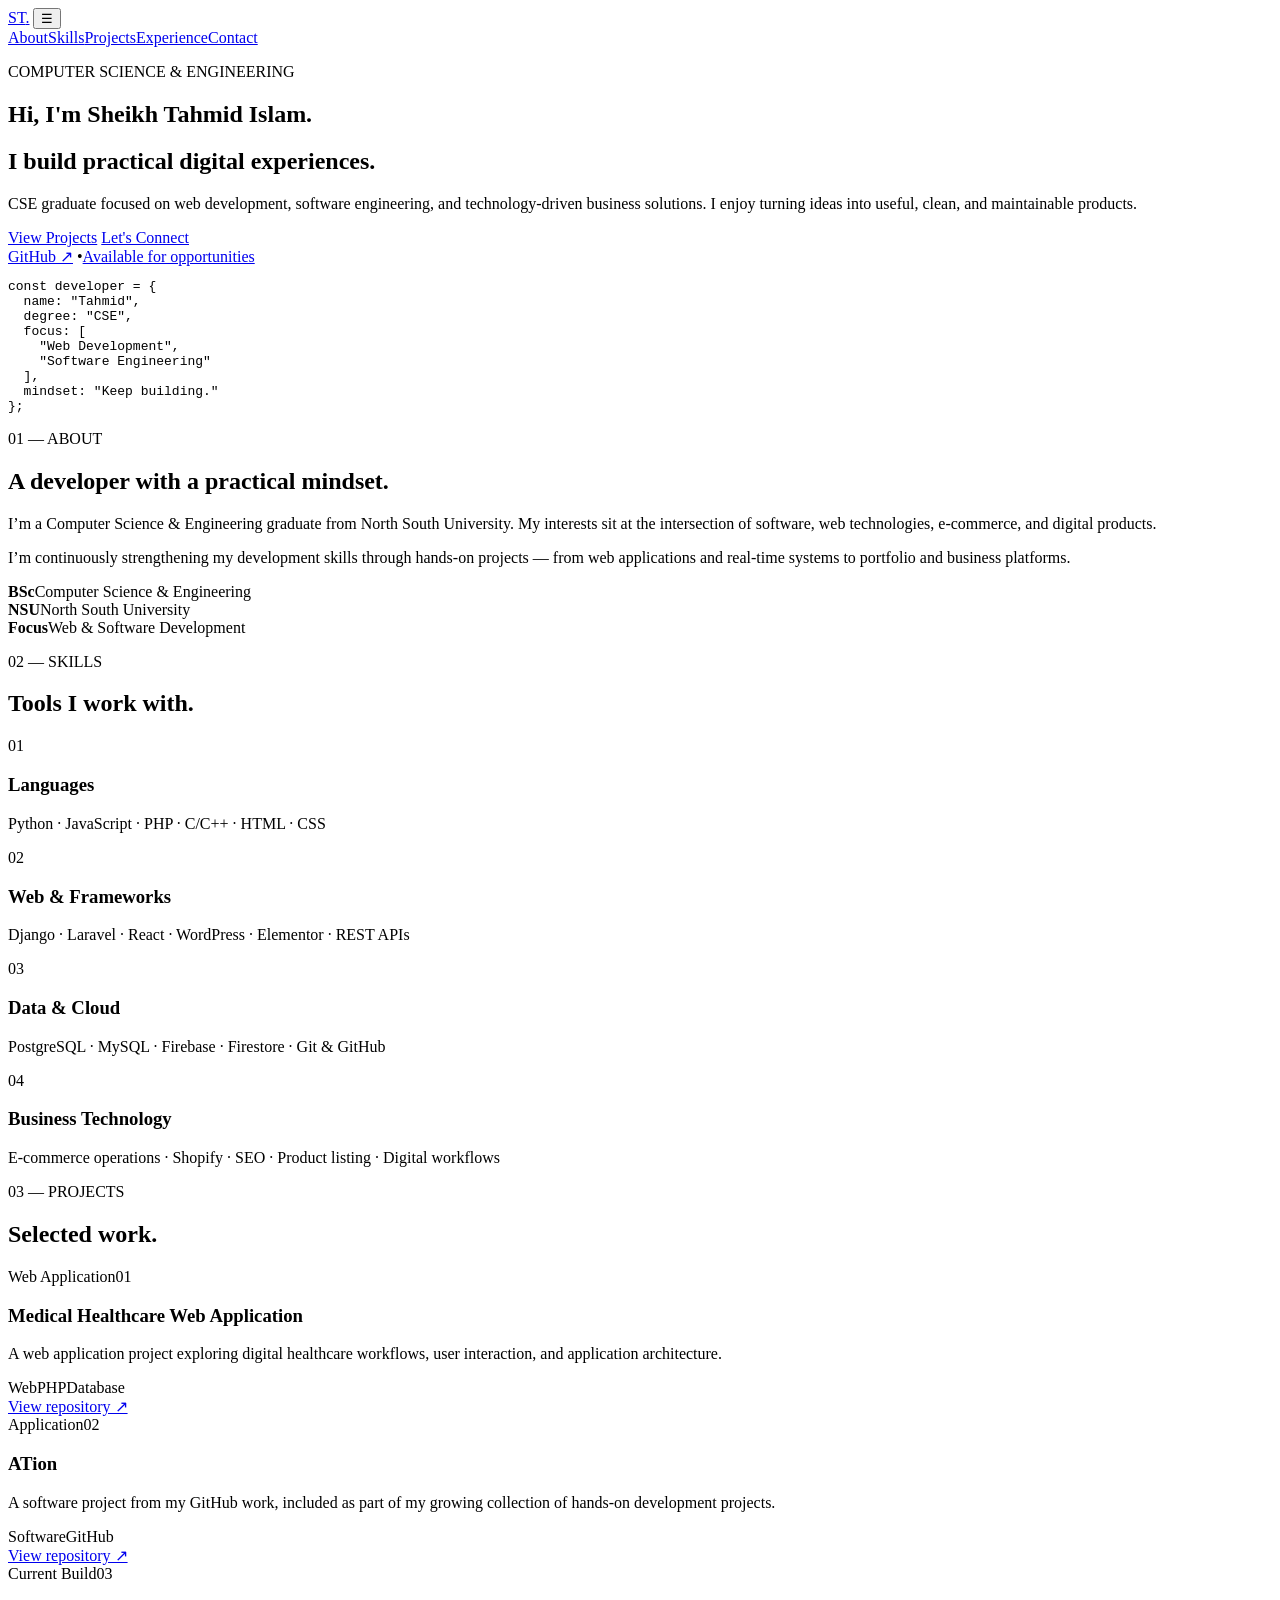
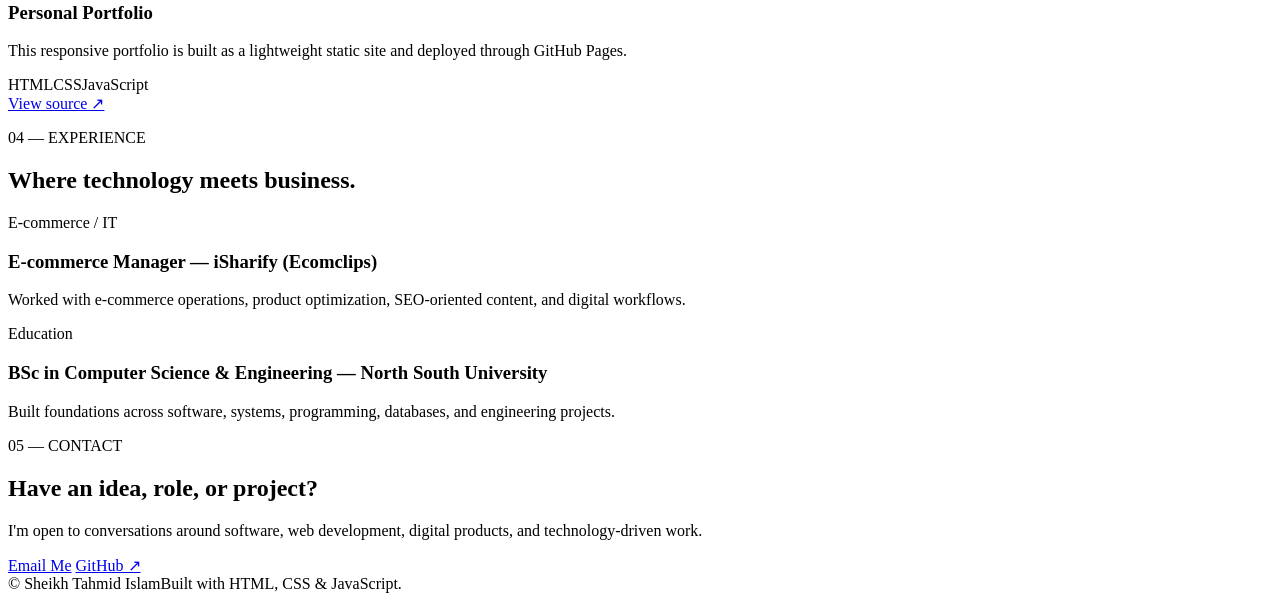
==== index.html @ 30f4b614 "Build portfolio: add index.html" ====
<!doctype html>
<html lang="en">
<head>
  <meta charset="UTF-8">
  <meta name="viewport" content="width=device-width, initial-scale=1.0">
  <meta name="description" content="Portfolio of Sheikh Tahmid Islam — Computer Science & Engineering graduate, web development and software engineering projects.">
  <title>Sheikh Tahmid Islam | Portfolio</title>
  <link rel="stylesheet" href="styles.css">
</head>
<body>
  <header class="nav-wrap">
    <nav class="nav container">
      <a class="brand" href="#home">ST<span>.</span></a>
      <button class="menu-btn" aria-label="Open navigation">☰</button>
      <div class="nav-links">
        <a href="#about">About</a><a href="#skills">Skills</a><a href="#projects">Projects</a><a href="#experience">Experience</a><a href="#contact">Contact</a>
      </div>
    </nav>
  </header>

  <main>
    <section id="home" class="hero container">
      <div class="hero-copy">
        <p class="eyebrow">COMPUTER SCIENCE & ENGINEERING</p>
        <h1>Hi, I'm <span>Sheikh Tahmid Islam.</span></h1>
        <h2>I build practical digital experiences.</h2>
        <p class="lead">CSE graduate focused on web development, software engineering, and technology-driven business solutions. I enjoy turning ideas into useful, clean, and maintainable products.</p>
        <div class="actions">
          <a class="btn primary" href="#projects">View Projects</a>
          <a class="btn secondary" href="#contact">Let's Connect</a>
        </div>
        <div class="quick-links">
          <a href="https://github.com/SheikhTahmid" target="_blank" rel="noreferrer">GitHub ↗</a>
          <span>•</span><a href="#contact">Available for opportunities</a>
        </div>
      </div>
      <div class="hero-card">
        <div class="orb"></div>
        <div class="code-card">
          <div class="dots"><i></i><i></i><i></i></div>
          <pre><code><span class="purple">const</span> developer = {
  name: <span class="green">"Tahmid"</span>,
  degree: <span class="green">"CSE"</span>,
  focus: [
    <span class="green">"Web Development"</span>,
    <span class="green">"Software Engineering"</span>
  ],
  mindset: <span class="green">"Keep building."</span>
};</code></pre>
        </div>
      </div>
    </section>

    <section id="about" class="section container">
      <div class="section-heading"><p class="eyebrow">01 — ABOUT</p><h2>A developer with a practical mindset.</h2></div>
      <div class="about-grid">
        <div><p>I’m a Computer Science & Engineering graduate from North South University. My interests sit at the intersection of software, web technologies, e-commerce, and digital products.</p><p>I’m continuously strengthening my development skills through hands-on projects — from web applications and real-time systems to portfolio and business platforms.</p></div>
        <div class="facts"><div><strong>BSc</strong><span>Computer Science & Engineering</span></div><div><strong>NSU</strong><span>North South University</span></div><div><strong>Focus</strong><span>Web & Software Development</span></div></div>
      </div>
    </section>

    <section id="skills" class="section section-alt">
      <div class="container">
        <div class="section-heading"><p class="eyebrow">02 — SKILLS</p><h2>Tools I work with.</h2></div>
        <div class="skills-grid">
          <article><span class="skill-icon">01</span><h3>Languages</h3><p>Python · JavaScript · PHP · C/C++ · HTML · CSS</p></article>
          <article><span class="skill-icon">02</span><h3>Web & Frameworks</h3><p>Django · Laravel · React · WordPress · Elementor · REST APIs</p></article>
          <article><span class="skill-icon">03</span><h3>Data & Cloud</h3><p>PostgreSQL · MySQL · Firebase · Firestore · Git & GitHub</p></article>
          <article><span class="skill-icon">04</span><h3>Business Technology</h3><p>E-commerce operations · Shopify · SEO · Product listing · Digital workflows</p></article>
        </div>
      </div>
    </section>

    <section id="projects" class="section container">
      <div class="section-heading"><p class="eyebrow">03 — PROJECTS</p><h2>Selected work.</h2></div>
      <div class="projects-grid">
        <article class="project featured">
          <div class="project-top"><span class="tag">Web Application</span><span>01</span></div>
          <h3>Medical Healthcare Web Application</h3>
          <p>A web application project exploring digital healthcare workflows, user interaction, and application architecture.</p>
          <div class="tech"><span>Web</span><span>PHP</span><span>Database</span></div>
          <a href="https://github.com/SheikhTahmid/Medical_Healthcare_Web_Application" target="_blank" rel="noreferrer">View repository ↗</a>
        </article>
        <article class="project">
          <div class="project-top"><span class="tag">Application</span><span>02</span></div>
          <h3>ATion</h3>
          <p>A software project from my GitHub work, included as part of my growing collection of hands-on development projects.</p>
          <div class="tech"><span>Software</span><span>GitHub</span></div>
          <a href="https://github.com/SheikhTahmid/ation" target="_blank" rel="noreferrer">View repository ↗</a>
        </article>
        <article class="project">
          <div class="project-top"><span class="tag">Current Build</span><span>03</span></div>
          <h3>Personal Portfolio</h3>
          <p>This responsive portfolio is built as a lightweight static site and deployed through GitHub Pages.</p>
          <div class="tech"><span>HTML</span><span>CSS</span><span>JavaScript</span></div>
          <a href="https://github.com/SheikhTahmid/SheikhTahmid.github.io" target="_blank" rel="noreferrer">View source ↗</a>
        </article>
      </div>
    </section>

    <section id="experience" class="section section-alt">
      <div class="container">
        <div class="section-heading"><p class="eyebrow">04 — EXPERIENCE</p><h2>Where technology meets business.</h2></div>
        <div class="timeline">
          <div class="timeline-item"><span class="timeline-dot"></span><div><p class="muted">E-commerce / IT</p><h3>E-commerce Manager — iSharify (Ecomclips)</h3><p>Worked with e-commerce operations, product optimization, SEO-oriented content, and digital workflows.</p></div></div>
          <div class="timeline-item"><span class="timeline-dot"></span><div><p class="muted">Education</p><h3>BSc in Computer Science & Engineering — North South University</h3><p>Built foundations across software, systems, programming, databases, and engineering projects.</p></div></div>
        </div>
      </div>
    </section>

    <section id="contact" class="section container contact">
      <div class="contact-card">
        <p class="eyebrow">05 — CONTACT</p>
        <h2>Have an idea, role, or project?</h2>
        <p>I'm open to conversations around software, web development, digital products, and technology-driven work.</p>
        <div class="contact-actions">
          <a class="btn primary" href="mailto:sheikh.islam4@northsouth.edu">Email Me</a>
          <a class="btn secondary" href="https://github.com/SheikhTahmid" target="_blank" rel="noreferrer">GitHub ↗</a>
        </div>
      </div>
    </section>
  </main>

  <footer><div class="container footer-inner"><span>© <span id="year"></span> Sheikh Tahmid Islam</span><span>Built with HTML, CSS & JavaScript.</span></div></footer>
  <script src="script.js"></script>
</body>
</html>
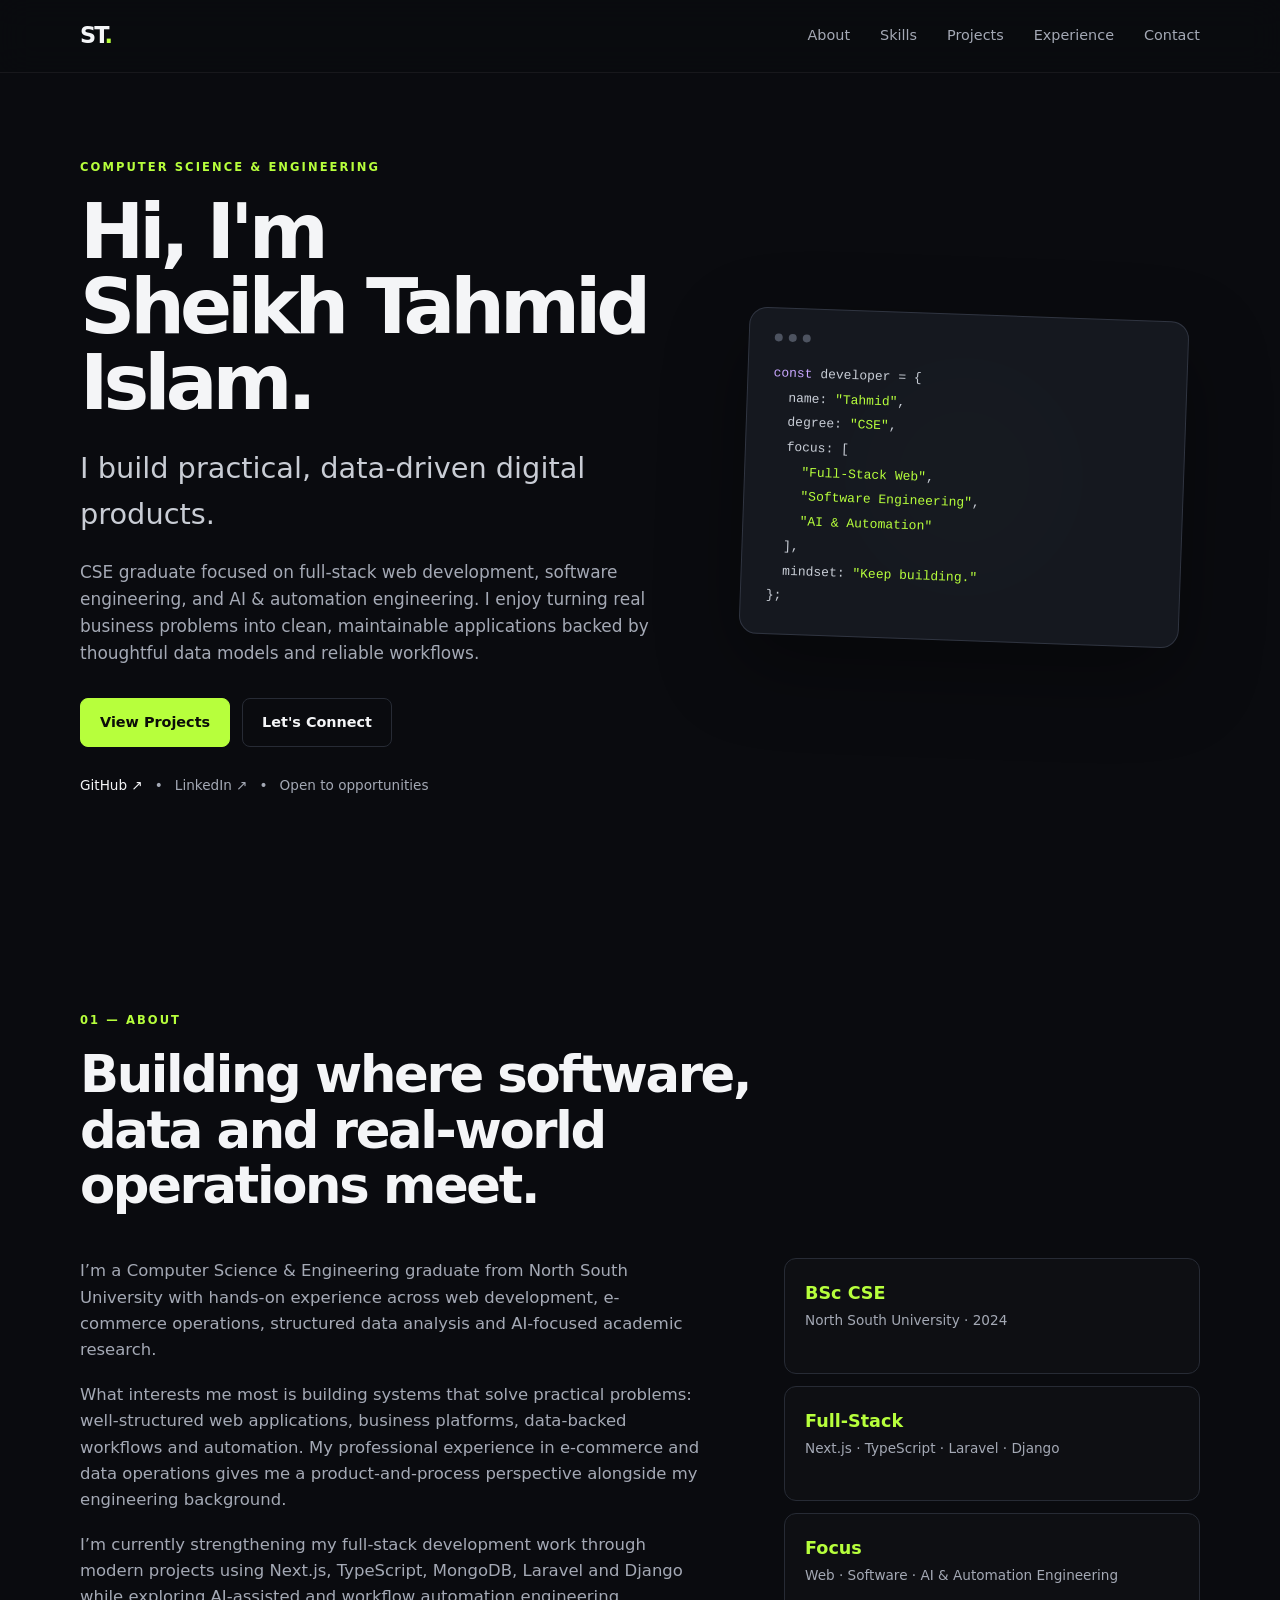
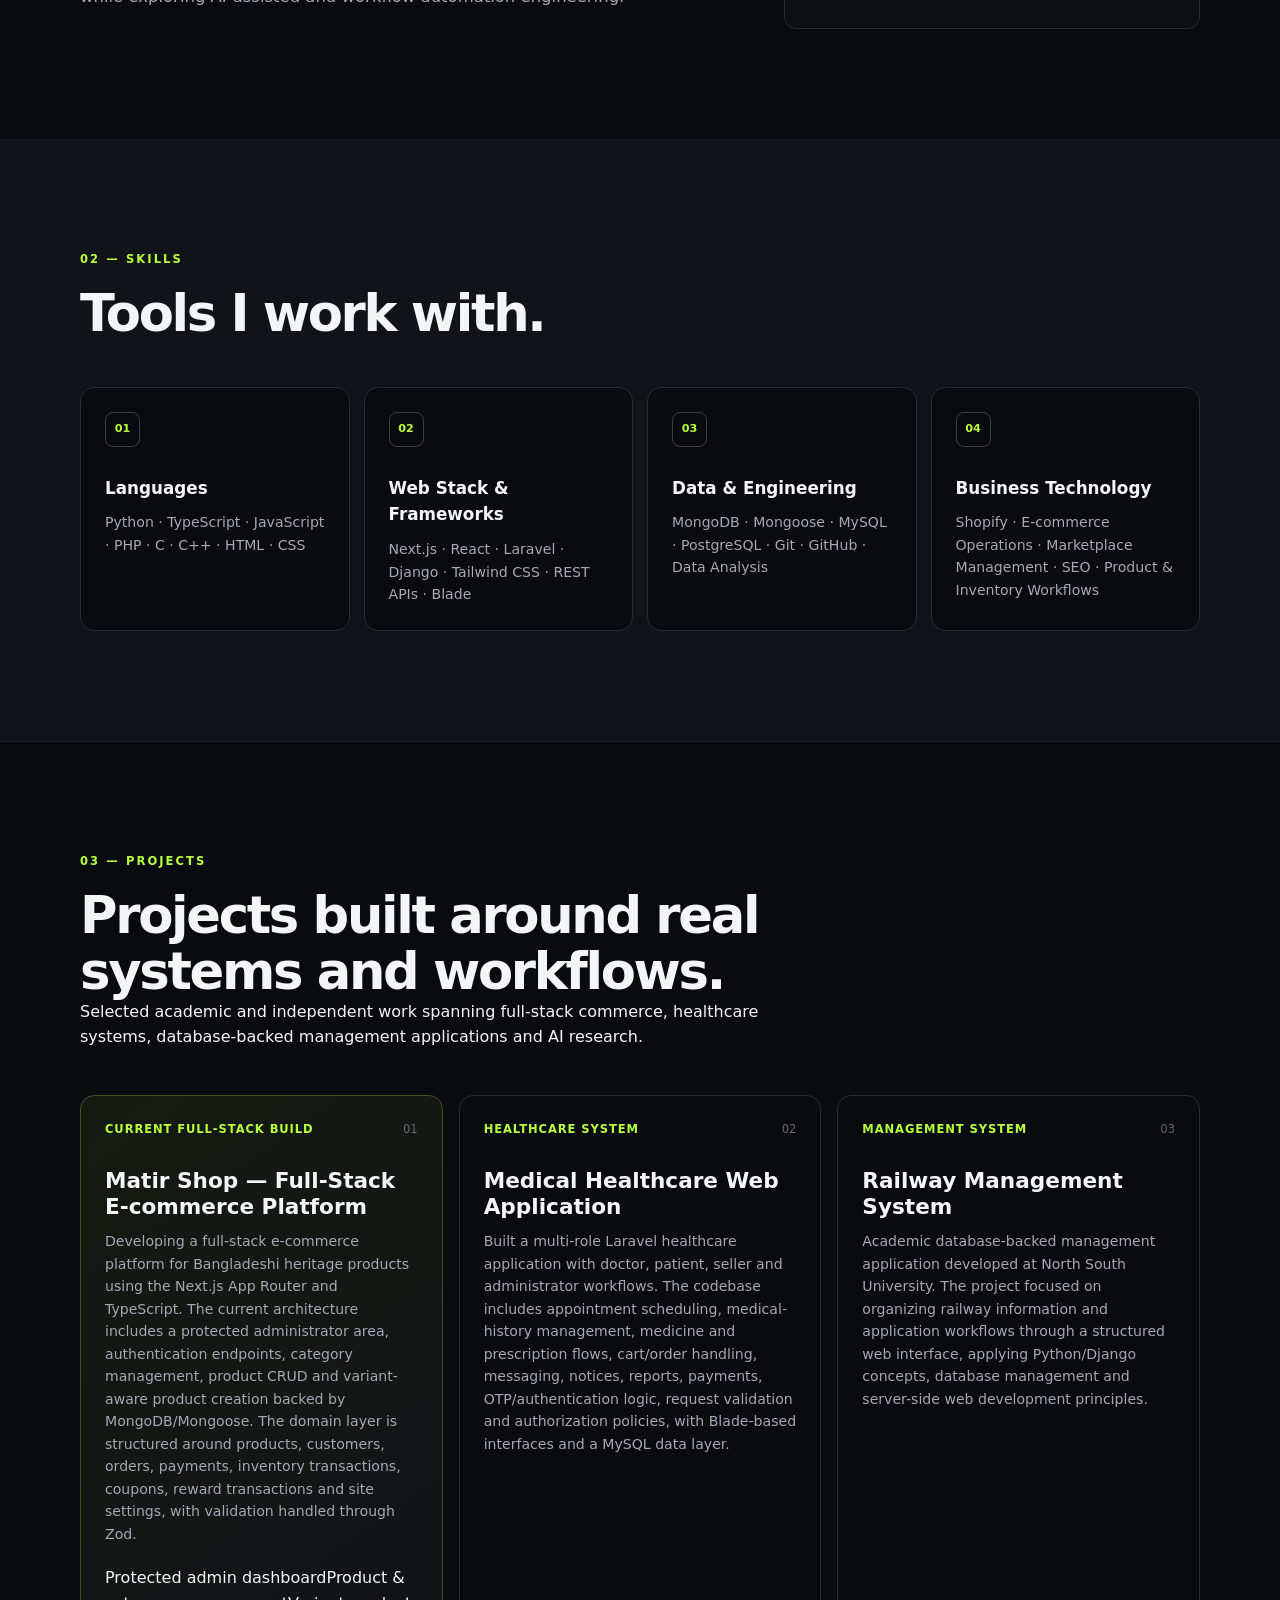
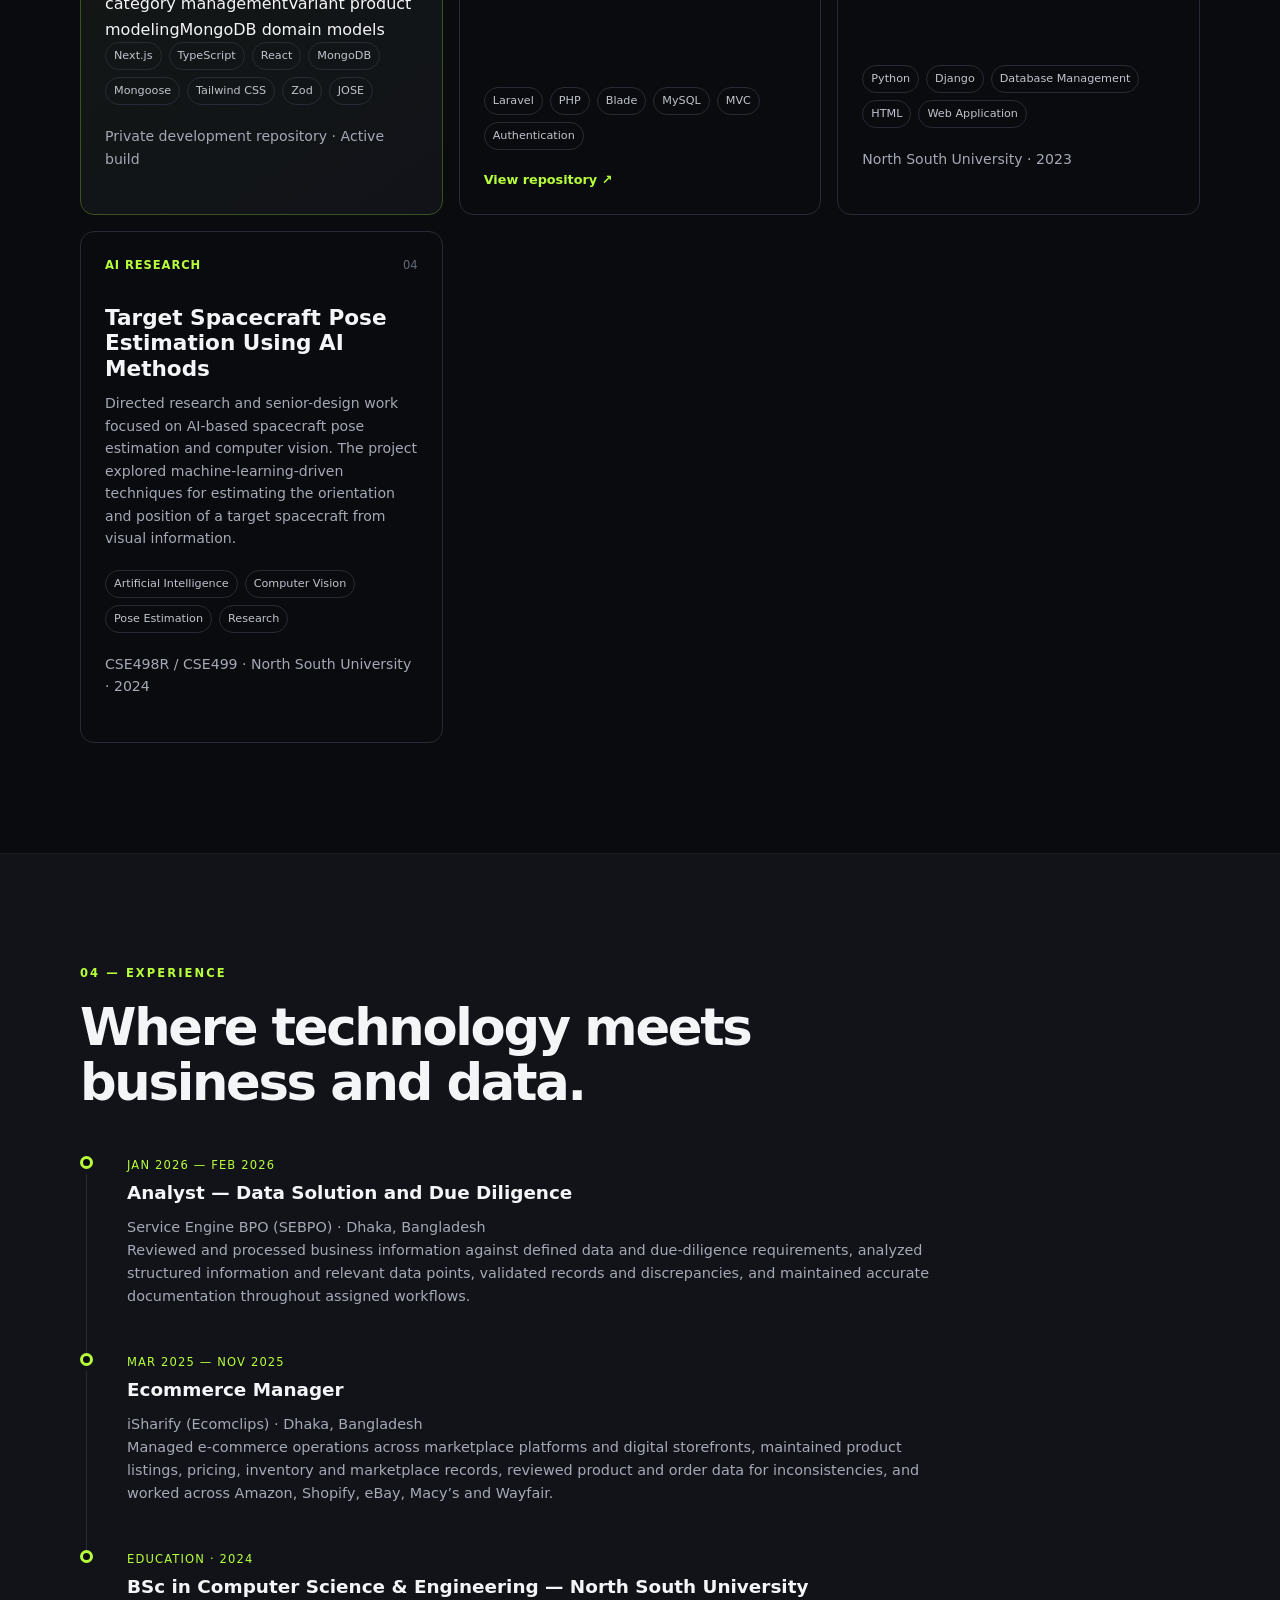
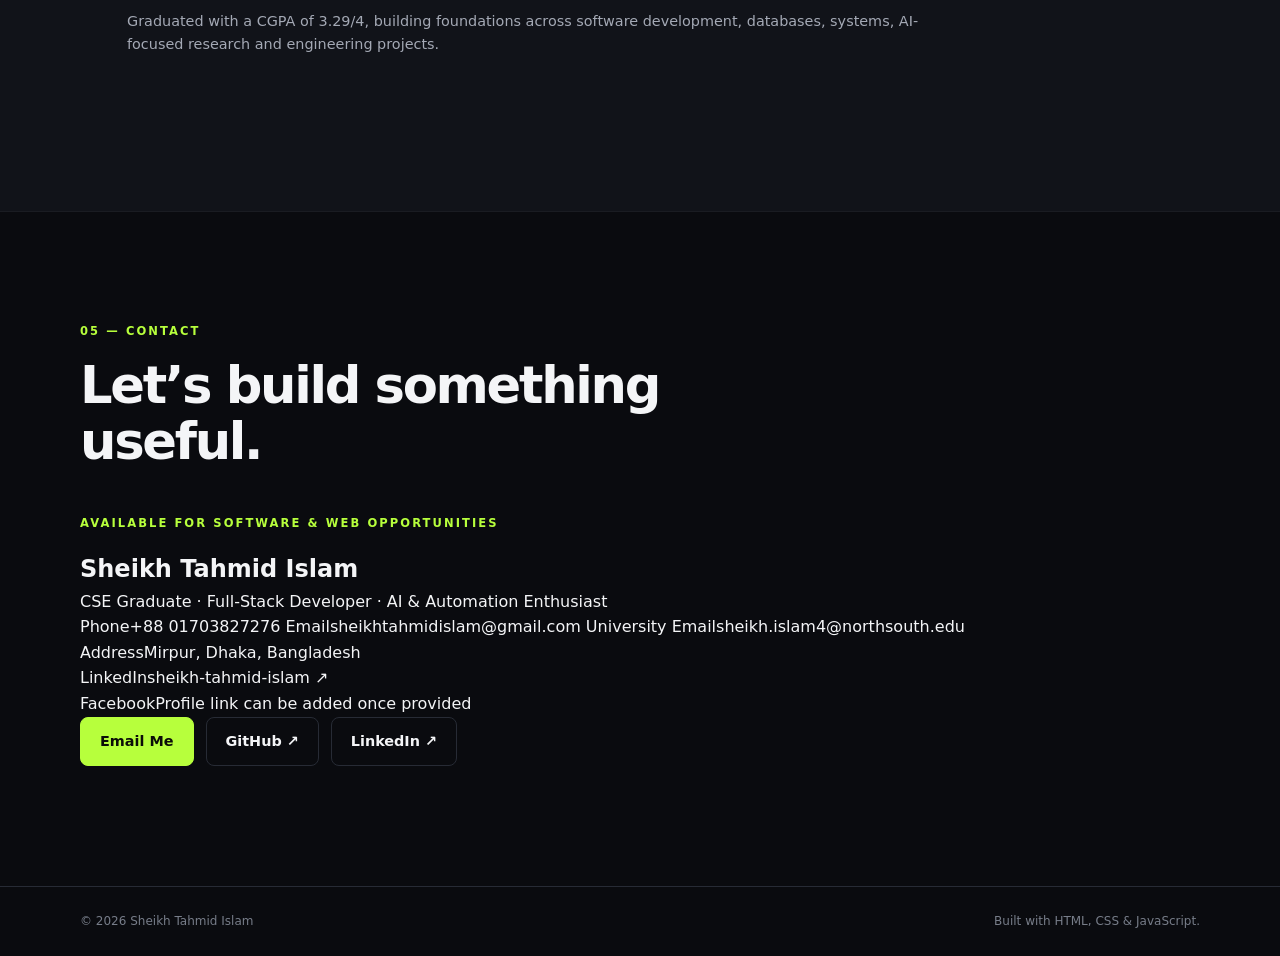
==== commit 12490661: "Update portfolio content, projects, experience and contact" ====
--- a/index.html
+++ b/index.html
@@ -3,15 +3,16 @@
 <head>
   <meta charset="UTF-8">
   <meta name="viewport" content="width=device-width, initial-scale=1.0">
-  <meta name="description" content="Portfolio of Sheikh Tahmid Islam — Computer Science & Engineering graduate, web development and software engineering projects.">
-  <title>Sheikh Tahmid Islam | Portfolio</title>
+  <meta name="description" content="Portfolio of Sheikh Tahmid Islam — CSE graduate and full-stack developer focused on web development, software engineering, AI and automation.">
+  <meta name="theme-color" content="#0a0b0f">
+  <title>Sheikh Tahmid Islam | Full-Stack Developer</title>
   <link rel="stylesheet" href="styles.css">
 </head>
 <body>
   <header class="nav-wrap">
     <nav class="nav container">
       <a class="brand" href="#home">ST<span>.</span></a>
-      <button class="menu-btn" aria-label="Open navigation">☰</button>
+      <button class="menu-btn" aria-label="Open navigation" aria-expanded="false">☰</button>
       <div class="nav-links">
         <a href="#about">About</a><a href="#skills">Skills</a><a href="#projects">Projects</a><a href="#experience">Experience</a><a href="#contact">Contact</a>
       </div>
@@ -23,15 +24,17 @@
       <div class="hero-copy">
         <p class="eyebrow">COMPUTER SCIENCE & ENGINEERING</p>
         <h1>Hi, I'm <span>Sheikh Tahmid Islam.</span></h1>
-        <h2>I build practical digital experiences.</h2>
-        <p class="lead">CSE graduate focused on web development, software engineering, and technology-driven business solutions. I enjoy turning ideas into useful, clean, and maintainable products.</p>
+        <h2>I build practical, data-driven digital products.</h2>
+        <p class="lead">CSE graduate focused on full-stack web development, software engineering, and AI & automation engineering. I enjoy turning real business problems into clean, maintainable applications backed by thoughtful data models and reliable workflows.</p>
         <div class="actions">
           <a class="btn primary" href="#projects">View Projects</a>
           <a class="btn secondary" href="#contact">Let's Connect</a>
         </div>
         <div class="quick-links">
           <a href="https://github.com/SheikhTahmid" target="_blank" rel="noreferrer">GitHub ↗</a>
-          <span>•</span><a href="#contact">Available for opportunities</a>
+          <span>•</span>
+          <a href="https://www.linkedin.com/in/sheikh-tahmid-islam-10b756310" target="_blank" rel="noreferrer">LinkedIn ↗</a>
+          <span>•</span><a href="#contact">Open to opportunities</a>
         </div>
       </div>
       <div class="hero-card">
@@ -42,8 +45,9 @@
   name: <span class="green">"Tahmid"</span>,
   degree: <span class="green">"CSE"</span>,
   focus: [
-    <span class="green">"Web Development"</span>,
-    <span class="green">"Software Engineering"</span>
+    <span class="green">"Full-Stack Web"</span>,
+    <span class="green">"Software Engineering"</span>,
+    <span class="green">"AI & Automation"</span>
   ],
   mindset: <span class="green">"Keep building."</span>
 };</code></pre>
@@ -52,10 +56,18 @@
     </section>
 
     <section id="about" class="section container">
-      <div class="section-heading"><p class="eyebrow">01 — ABOUT</p><h2>A developer with a practical mindset.</h2></div>
+      <div class="section-heading"><p class="eyebrow">01 — ABOUT</p><h2>Building where software, data and real-world operations meet.</h2></div>
       <div class="about-grid">
-        <div><p>I’m a Computer Science & Engineering graduate from North South University. My interests sit at the intersection of software, web technologies, e-commerce, and digital products.</p><p>I’m continuously strengthening my development skills through hands-on projects — from web applications and real-time systems to portfolio and business platforms.</p></div>
-        <div class="facts"><div><strong>BSc</strong><span>Computer Science & Engineering</span></div><div><strong>NSU</strong><span>North South University</span></div><div><strong>Focus</strong><span>Web & Software Development</span></div></div>
+        <div>
+          <p>I’m a Computer Science & Engineering graduate from North South University with hands-on experience across web development, e-commerce operations, structured data analysis and AI-focused academic research.</p>
+          <p>What interests me most is building systems that solve practical problems: well-structured web applications, business platforms, data-backed workflows and automation. My professional experience in e-commerce and data operations gives me a product-and-process perspective alongside my engineering background.</p>
+          <p>I’m currently strengthening my full-stack development work through modern projects using Next.js, TypeScript, MongoDB, Laravel and Django while exploring AI-assisted and workflow automation engineering.</p>
+        </div>
+        <div class="facts">
+          <div><strong>BSc CSE</strong><span>North South University · 2024</span></div>
+          <div><strong>Full-Stack</strong><span>Next.js · TypeScript · Laravel · Django</span></div>
+          <div><strong>Focus</strong><span>Web · Software · AI & Automation Engineering</span></div>
+        </div>
       </div>
     </section>
 
@@ -63,59 +75,114 @@
       <div class="container">
         <div class="section-heading"><p class="eyebrow">02 — SKILLS</p><h2>Tools I work with.</h2></div>
         <div class="skills-grid">
-          <article><span class="skill-icon">01</span><h3>Languages</h3><p>Python · JavaScript · PHP · C/C++ · HTML · CSS</p></article>
-          <article><span class="skill-icon">02</span><h3>Web & Frameworks</h3><p>Django · Laravel · React · WordPress · Elementor · REST APIs</p></article>
-          <article><span class="skill-icon">03</span><h3>Data & Cloud</h3><p>PostgreSQL · MySQL · Firebase · Firestore · Git & GitHub</p></article>
-          <article><span class="skill-icon">04</span><h3>Business Technology</h3><p>E-commerce operations · Shopify · SEO · Product listing · Digital workflows</p></article>
+          <article><span class="skill-icon">01</span><h3>Languages</h3><p>Python · TypeScript · JavaScript · PHP · C · C++ · HTML · CSS</p></article>
+          <article><span class="skill-icon">02</span><h3>Web Stack & Frameworks</h3><p>Next.js · React · Laravel · Django · Tailwind CSS · REST APIs · Blade</p></article>
+          <article><span class="skill-icon">03</span><h3>Data & Engineering</h3><p>MongoDB · Mongoose · MySQL · PostgreSQL · Git · GitHub · Data Analysis</p></article>
+          <article><span class="skill-icon">04</span><h3>Business Technology</h3><p>Shopify · E-commerce Operations · Marketplace Management · SEO · Product & Inventory Workflows</p></article>
         </div>
       </div>
     </section>
 
     <section id="projects" class="section container">
-      <div class="section-heading"><p class="eyebrow">03 — PROJECTS</p><h2>Selected work.</h2></div>
+      <div class="section-heading"><p class="eyebrow">03 — PROJECTS</p><h2>Projects built around real systems and workflows.</h2><p class="section-intro">Selected academic and independent work spanning full-stack commerce, healthcare systems, database-backed management applications and AI research.</p></div>
+
       <div class="projects-grid">
-        <article class="project featured">
-          <div class="project-top"><span class="tag">Web Application</span><span>01</span></div>
+        <article class="project featured project-wide">
+          <div class="project-top"><span class="tag">Current Full-Stack Build</span><span>01</span></div>
+          <h3>Matir Shop — Full-Stack E-commerce Platform</h3>
+          <p>Developing a full-stack e-commerce platform for Bangladeshi heritage products using the Next.js App Router and TypeScript. The current architecture includes a protected administrator area, authentication endpoints, category management, product CRUD and variant-aware product creation backed by MongoDB/Mongoose. The domain layer is structured around products, customers, orders, payments, inventory transactions, coupons, reward transactions and site settings, with validation handled through Zod.</p>
+          <div class="project-highlights">
+            <span>Protected admin dashboard</span><span>Product & category management</span><span>Variant product modeling</span><span>MongoDB domain models</span>
+          </div>
+          <div class="tech"><span>Next.js</span><span>TypeScript</span><span>React</span><span>MongoDB</span><span>Mongoose</span><span>Tailwind CSS</span><span>Zod</span><span>JOSE</span></div>
+          <p class="project-note">Private development repository · Active build</p>
+        </article>
+
+        <article class="project">
+          <div class="project-top"><span class="tag">Healthcare System</span><span>02</span></div>
           <h3>Medical Healthcare Web Application</h3>
-          <p>A web application project exploring digital healthcare workflows, user interaction, and application architecture.</p>
-          <div class="tech"><span>Web</span><span>PHP</span><span>Database</span></div>
+          <p>Built a multi-role Laravel healthcare application with doctor, patient, seller and administrator workflows. The codebase includes appointment scheduling, medical-history management, medicine and prescription flows, cart/order handling, messaging, notices, reports, payments, OTP/authentication logic, request validation and authorization policies, with Blade-based interfaces and a MySQL data layer.</p>
+          <div class="tech"><span>Laravel</span><span>PHP</span><span>Blade</span><span>MySQL</span><span>MVC</span><span>Authentication</span></div>
           <a href="https://github.com/SheikhTahmid/Medical_Healthcare_Web_Application" target="_blank" rel="noreferrer">View repository ↗</a>
         </article>
+
         <article class="project">
-          <div class="project-top"><span class="tag">Application</span><span>02</span></div>
-          <h3>ATion</h3>
-          <p>A software project from my GitHub work, included as part of my growing collection of hands-on development projects.</p>
-          <div class="tech"><span>Software</span><span>GitHub</span></div>
-          <a href="https://github.com/SheikhTahmid/ation" target="_blank" rel="noreferrer">View repository ↗</a>
+          <div class="project-top"><span class="tag">Management System</span><span>03</span></div>
+          <h3>Railway Management System</h3>
+          <p>Academic database-backed management application developed at North South University. The project focused on organizing railway information and application workflows through a structured web interface, applying Python/Django concepts, database management and server-side web development principles.</p>
+          <div class="tech"><span>Python</span><span>Django</span><span>Database Management</span><span>HTML</span><span>Web Application</span></div>
+          <p class="project-note">North South University · 2023</p>
         </article>
+
         <article class="project">
-          <div class="project-top"><span class="tag">Current Build</span><span>03</span></div>
-          <h3>Personal Portfolio</h3>
-          <p>This responsive portfolio is built as a lightweight static site and deployed through GitHub Pages.</p>
-          <div class="tech"><span>HTML</span><span>CSS</span><span>JavaScript</span></div>
-          <a href="https://github.com/SheikhTahmid/SheikhTahmid.github.io" target="_blank" rel="noreferrer">View source ↗</a>
+          <div class="project-top"><span class="tag">AI Research</span><span>04</span></div>
+          <h3>Target Spacecraft Pose Estimation Using AI Methods</h3>
+          <p>Directed research and senior-design work focused on AI-based spacecraft pose estimation and computer vision. The project explored machine-learning-driven techniques for estimating the orientation and position of a target spacecraft from visual information.</p>
+          <div class="tech"><span>Artificial Intelligence</span><span>Computer Vision</span><span>Pose Estimation</span><span>Research</span></div>
+          <p class="project-note">CSE498R / CSE499 · North South University · 2024</p>
         </article>
       </div>
     </section>
 
     <section id="experience" class="section section-alt">
       <div class="container">
-        <div class="section-heading"><p class="eyebrow">04 — EXPERIENCE</p><h2>Where technology meets business.</h2></div>
+        <div class="section-heading"><p class="eyebrow">04 — EXPERIENCE</p><h2>Where technology meets business and data.</h2></div>
         <div class="timeline">
-          <div class="timeline-item"><span class="timeline-dot"></span><div><p class="muted">E-commerce / IT</p><h3>E-commerce Manager — iSharify (Ecomclips)</h3><p>Worked with e-commerce operations, product optimization, SEO-oriented content, and digital workflows.</p></div></div>
-          <div class="timeline-item"><span class="timeline-dot"></span><div><p class="muted">Education</p><h3>BSc in Computer Science & Engineering — North South University</h3><p>Built foundations across software, systems, programming, databases, and engineering projects.</p></div></div>
+          <div class="timeline-item">
+            <span class="timeline-dot"></span>
+            <div class="timeline-content">
+              <div class="experience-head">
+                <div class="company-mark logo-sebpo" aria-label="Service Engine BPO logo"></div>
+                <div><p class="muted">JAN 2026 — FEB 2026</p><h3>Analyst — Data Solution and Due Diligence</h3><p class="company">Service Engine BPO (SEBPO) · Dhaka, Bangladesh</p></div>
+              </div>
+              <p>Reviewed and processed business information against defined data and due-diligence requirements, analyzed structured information and relevant data points, validated records and discrepancies, and maintained accurate documentation throughout assigned workflows.</p>
+            </div>
+          </div>
+
+          <div class="timeline-item">
+            <span class="timeline-dot"></span>
+            <div class="timeline-content">
+              <div class="experience-head">
+                <div class="company-mark logo-isharify" aria-label="iSharify logo"></div>
+                <div><p class="muted">MAR 2025 — NOV 2025</p><h3>Ecommerce Manager</h3><p class="company">iSharify (Ecomclips) · Dhaka, Bangladesh</p></div>
+              </div>
+              <p>Managed e-commerce operations across marketplace platforms and digital storefronts, maintained product listings, pricing, inventory and marketplace records, reviewed product and order data for inconsistencies, and worked across Amazon, Shopify, eBay, Macy’s and Wayfair.</p>
+            </div>
+          </div>
+
+          <div class="timeline-item">
+            <span class="timeline-dot"></span>
+            <div class="timeline-content">
+              <p class="muted">EDUCATION · 2024</p>
+              <h3>BSc in Computer Science & Engineering — North South University</h3>
+              <p>Graduated with a CGPA of 3.29/4, building foundations across software development, databases, systems, AI-focused research and engineering projects.</p>
+            </div>
+          </div>
         </div>
       </div>
     </section>
 
     <section id="contact" class="section container contact">
-      <div class="contact-card">
-        <p class="eyebrow">05 — CONTACT</p>
-        <h2>Have an idea, role, or project?</h2>
-        <p>I'm open to conversations around software, web development, digital products, and technology-driven work.</p>
-        <div class="contact-actions">
-          <a class="btn primary" href="mailto:sheikh.islam4@northsouth.edu">Email Me</a>
-          <a class="btn secondary" href="https://github.com/SheikhTahmid" target="_blank" rel="noreferrer">GitHub ↗</a>
+      <div class="section-heading"><p class="eyebrow">05 — CONTACT</p><h2>Let’s build something useful.</h2></div>
+      <div class="contact-profile">
+        <div class="contact-photo" role="img" aria-label="Sheikh Tahmid Islam graduation portrait"></div>
+        <div class="contact-details">
+          <p class="eyebrow">AVAILABLE FOR SOFTWARE & WEB OPPORTUNITIES</p>
+          <h2>Sheikh Tahmid Islam</h2>
+          <p class="contact-role">CSE Graduate · Full-Stack Developer · AI & Automation Enthusiast</p>
+          <div class="contact-lines">
+            <a href="tel:+8801703827276"><span>Phone</span>+88 01703827276</a>
+            <a href="mailto:sheikhtahmidislam@gmail.com"><span>Email</span>sheikhtahmidislam@gmail.com</a>
+            <a href="mailto:sheikh.islam4@northsouth.edu"><span>University Email</span>sheikh.islam4@northsouth.edu</a>
+            <p><span>Address</span>Mirpur, Dhaka, Bangladesh</p>
+            <a href="https://www.linkedin.com/in/sheikh-tahmid-islam-10b756310" target="_blank" rel="noreferrer"><span>LinkedIn</span>sheikh-tahmid-islam ↗</a>
+            <p class="pending-link"><span>Facebook</span>Profile link can be added once provided</p>
+          </div>
+          <div class="contact-actions">
+            <a class="btn primary" href="mailto:sheikhtahmidislam@gmail.com">Email Me</a>
+            <a class="btn secondary" href="https://github.com/SheikhTahmid" target="_blank" rel="noreferrer">GitHub ↗</a>
+            <a class="btn secondary" href="https://www.linkedin.com/in/sheikh-tahmid-islam-10b756310" target="_blank" rel="noreferrer">LinkedIn ↗</a>
+          </div>
         </div>
       </div>
     </section>
--- a/styles.css
+++ b/styles.css
@@ -0,0 +1,2 @@
+:root{--bg:#0a0b0f;--surface:#111319;--surface2:#171a22;--text:#f4f5f7;--muted:#a4a9b5;--line:#272b35;--accent:#b7ff3c;--accent2:#8ddf13;--max:1120px}
+*{box-sizing:border-box;margin:0;padding:0}html{scroll-behavior:smooth}body{font-family:Inter,ui-sans-serif,system-ui,-apple-system,BlinkMacSystemFont,"Segoe UI",sans-serif;background:var(--bg);color:var(--text);line-height:1.6}a{color:inherit;text-decoration:none}.container{width:min(var(--max),calc(100% - 40px));margin:auto}.nav-wrap{position:sticky;top:0;z-index:20;background:rgba(10,11,15,.82);backdrop-filter:blur(16px);border-bottom:1px solid rgba(255,255,255,.06)}.nav{height:72px;display:flex;align-items:center;justify-content:space-between}.brand{font-size:1.4rem;font-weight:900;letter-spacing:-.08em}.brand span{color:var(--accent)}.nav-links{display:flex;gap:30px;color:var(--muted);font-size:.9rem}.nav-links a:hover,.quick-links a:hover{color:var(--accent)}.menu-btn{display:none;background:none;border:0;color:var(--text);font-size:1.4rem}.hero{min-height:calc(100vh - 72px);display:grid;grid-template-columns:1.1fr .9fr;align-items:center;gap:70px;padding-top:50px;padding-bottom:70px}.eyebrow{color:var(--accent);font-size:.72rem;font-weight:800;letter-spacing:.18em;margin-bottom:18px}.hero h1{font-size:clamp(3rem,6vw,5.7rem);line-height:.98;letter-spacing:-.065em;max-width:800px}.hero h1 span{display:block}.hero h2{font-size:clamp(1.25rem,2.3vw,1.8rem);color:#c9cdd5;font-weight:500;margin-top:25px}.lead{color:var(--muted);font-size:1.06rem;max-width:680px;margin:22px 0 30px}.actions,.contact-actions{display:flex;gap:12px;flex-wrap:wrap}.btn{display:inline-flex;align-items:center;justify-content:center;padding:12px 19px;border-radius:8px;font-weight:750;font-size:.9rem;border:1px solid var(--line);transition:.2s}.btn.primary{background:var(--accent);color:#0b0d08;border-color:var(--accent)}.btn.primary:hover{background:#d0ff76;transform:translateY(-2px)}.btn.secondary:hover{border-color:#555b68;transform:translateY(-2px)}.quick-links{display:flex;gap:12px;margin-top:28px;color:var(--muted);font-size:.85rem}.quick-links a:first-child{color:var(--text)}.hero-card{position:relative;min-height:430px;display:grid;place-items:center}.orb{position:absolute;width:300px;height:300px;border-radius:50%;background:radial-gradient(circle,var(--accent),transparent 65%);filter:blur(35px);opacity:.13}.code-card{position:relative;width:min(100%,440px);padding:25px;background:rgba(23,26,34,.9);border:1px solid #303541;border-radius:18px;box-shadow:0 30px 80px rgba(0,0,0,.35);transform:rotate(2deg)}.dots{display:flex;gap:6px;margin-bottom:20px}.dots i{width:8px;height:8px;border-radius:50%;background:#4d5360}.code-card pre{white-space:pre-wrap;color:#c8cdd6;font:13px/1.9 ui-monospace,SFMono-Regular,Menlo,monospace}.purple{color:#c9a7ff}.green{color:var(--accent)}.section{padding:110px 0}.section-alt{background:var(--surface);border-top:1px solid rgba(255,255,255,.04);border-bottom:1px solid rgba(255,255,255,.04)}.section-heading{max-width:700px;margin-bottom:45px}.section-heading h2{font-size:clamp(2rem,4vw,3.2rem);letter-spacing:-.045em;line-height:1.08}.about-grid{display:grid;grid-template-columns:1.2fr .8fr;gap:80px}.about-grid p{color:var(--muted);font-size:1.03rem;margin-bottom:18px}.facts{display:grid;gap:12px}.facts div{padding:20px;border:1px solid var(--line);border-radius:12px;background:rgba(255,255,255,.015)}.facts strong{display:block;color:var(--accent);font-size:1.1rem}.facts span{color:var(--muted);font-size:.85rem}.skills-grid{display:grid;grid-template-columns:repeat(4,1fr);gap:14px}.skills-grid article,.project{background:var(--bg);border:1px solid var(--line);border-radius:14px;padding:24px}.skill-icon{display:inline-flex;width:35px;height:35px;border:1px solid #3a3f4a;border-radius:8px;align-items:center;justify-content:center;color:var(--accent);font-size:.7rem;font-weight:800;margin-bottom:28px}.skills-grid h3,.project h3{font-size:1.05rem;margin-bottom:10px}.skills-grid p,.project p{color:var(--muted);font-size:.88rem}.projects-grid{display:grid;grid-template-columns:repeat(3,1fr);gap:16px}.project{min-height:330px;display:flex;flex-direction:column}.project.featured{border-color:#3e5122;background:linear-gradient(145deg,#151a11,#111319)}.project-top{display:flex;justify-content:space-between;color:#626875;font-size:.72rem;margin-bottom:30px}.tag{color:var(--accent);font-weight:750;text-transform:uppercase;letter-spacing:.08em}.project h3{font-size:1.35rem;line-height:1.2}.project p{margin-bottom:20px}.tech{display:flex;flex-wrap:wrap;gap:7px;margin-top:auto;margin-bottom:20px}.tech span{font-size:.7rem;border:1px solid var(--line);padding:4px 8px;border-radius:99px;color:#c0c4cd}.project>a{color:var(--accent);font-size:.8rem;font-weight:750}.timeline{max-width:850px}.timeline-item{position:relative;display:grid;grid-template-columns:25px 1fr;gap:22px;padding:0 0 45px}.timeline-item:after{content:"";position:absolute;left:6px;top:18px;bottom:0;width:1px;background:var(--line)}.timeline-item:last-child:after{display:none}.timeline-dot{width:13px;height:13px;border-radius:50%;border:3px solid var(--accent);background:var(--bg);position:relative;z-index:1}.timeline-item h3{font-size:1.15rem;margin:4px 0 8px}.timeline-item p:not(.muted){color:var(--muted);font-size:.9rem}.muted{color:var(--accent);font-size:.72rem;letter-spacing:.1em;text-transform:uppercase}.contact{padding-bottom:120px}.contact-card{padding:60px;border:1px solid var(--line);border-radius:18px;background:linear-gradient(135deg,#151913,#111319)}.contact-card h2{font-size:clamp(2rem,4vw,3.4rem);letter-spacing:-.05em;max-width:650px}.contact-card>p:not(.eyebrow){color:var(--muted);max-width:600px;margin:18px 0 28px}footer{border-top:1px solid var(--line);padding:25px 0;color:#777d89;font-size:.75rem}.footer-inner{display:flex;justify-content:space-between;gap:20px}@media(max-width:850px){.hero{grid-template-columns:1fr;gap:20px}.hero-card{min-height:300px}.skills-grid{grid-template-columns:1fr 1fr}.projects-grid{grid-template-columns:1fr}.about-grid{grid-template-columns:1fr;gap:35px}.nav-links{display:none}.menu-btn{display:block}.nav-links.open{display:flex;position:absolute;top:72px;left:0;right:0;background:var(--surface);padding:20px;flex-direction:column;gap:16px;border-bottom:1px solid var(--line)}.contact-card{padding:35px}}@media(max-width:520px){.container{width:min(var(--max),calc(100% - 28px))}.hero h1{font-size:3rem}.skills-grid{grid-template-columns:1fr}.footer-inner{flex-direction:column}.code-card{transform:none}.section{padding:80px 0}}
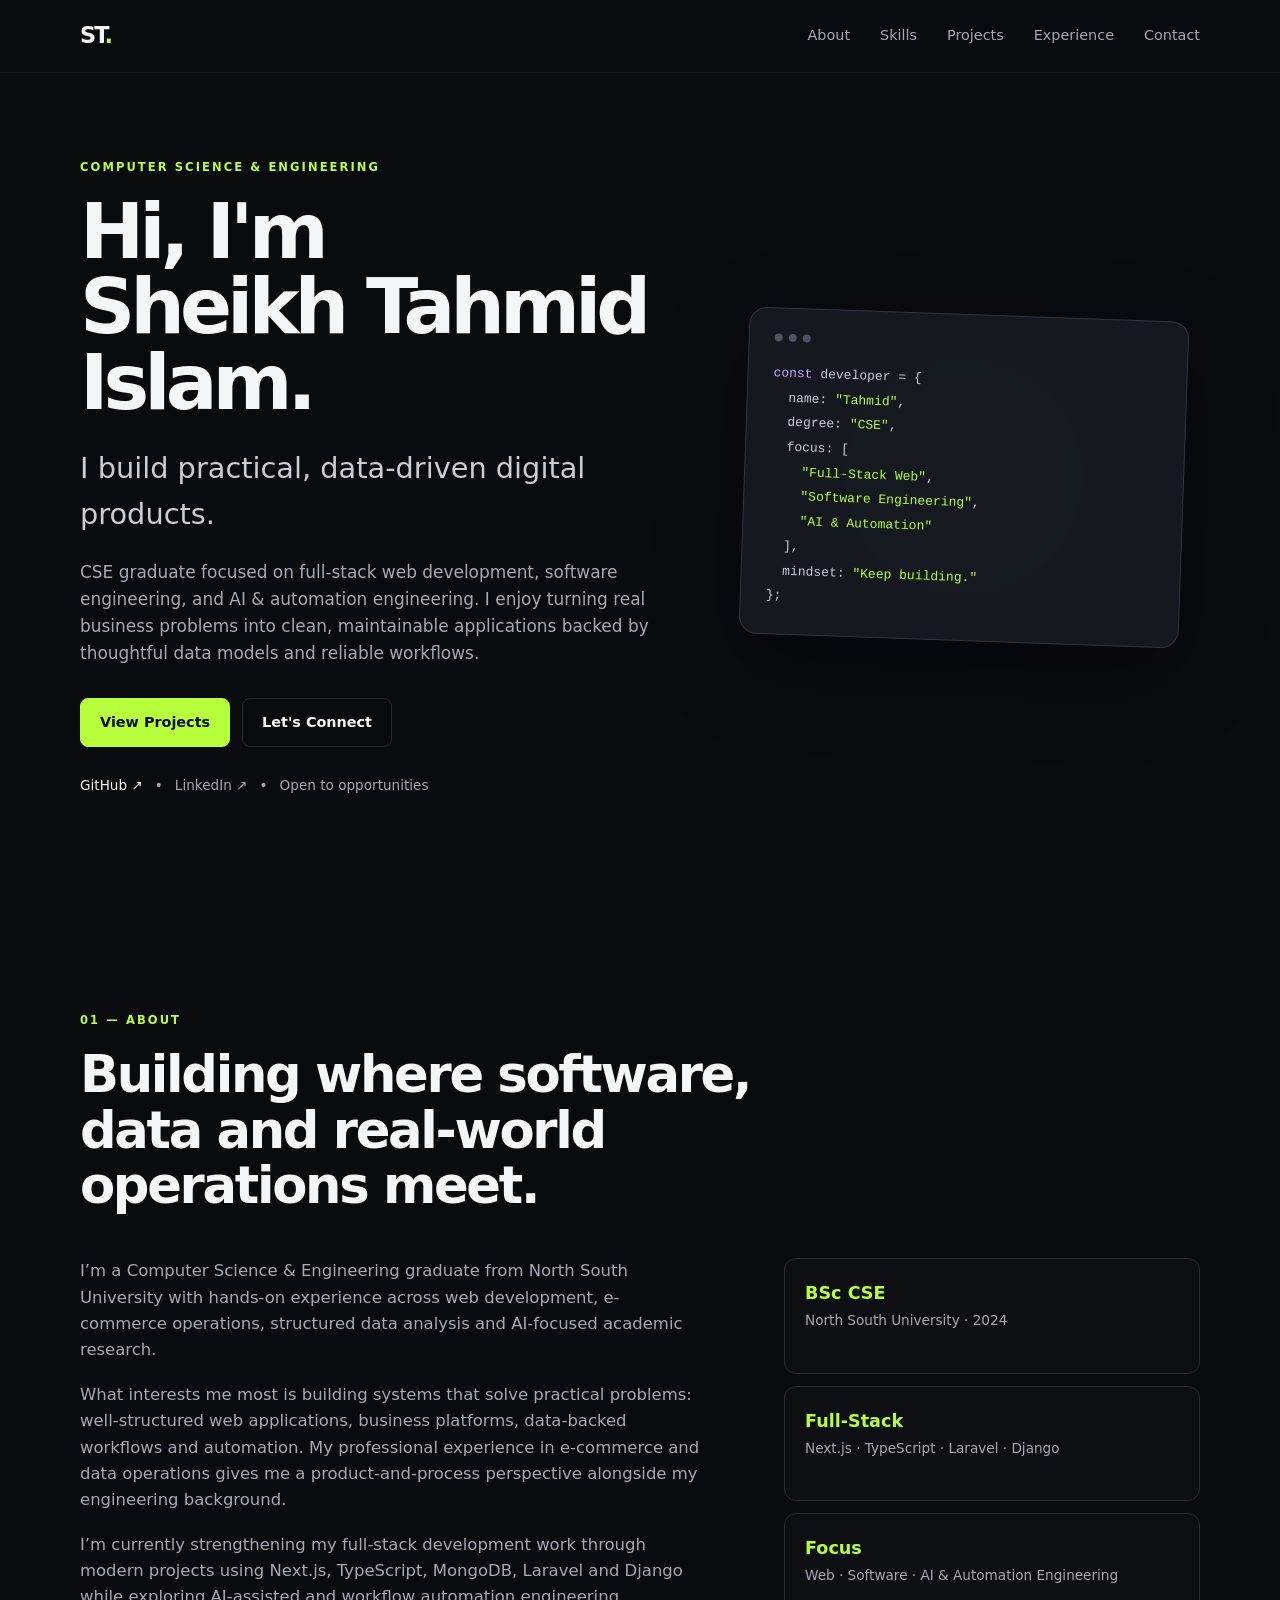
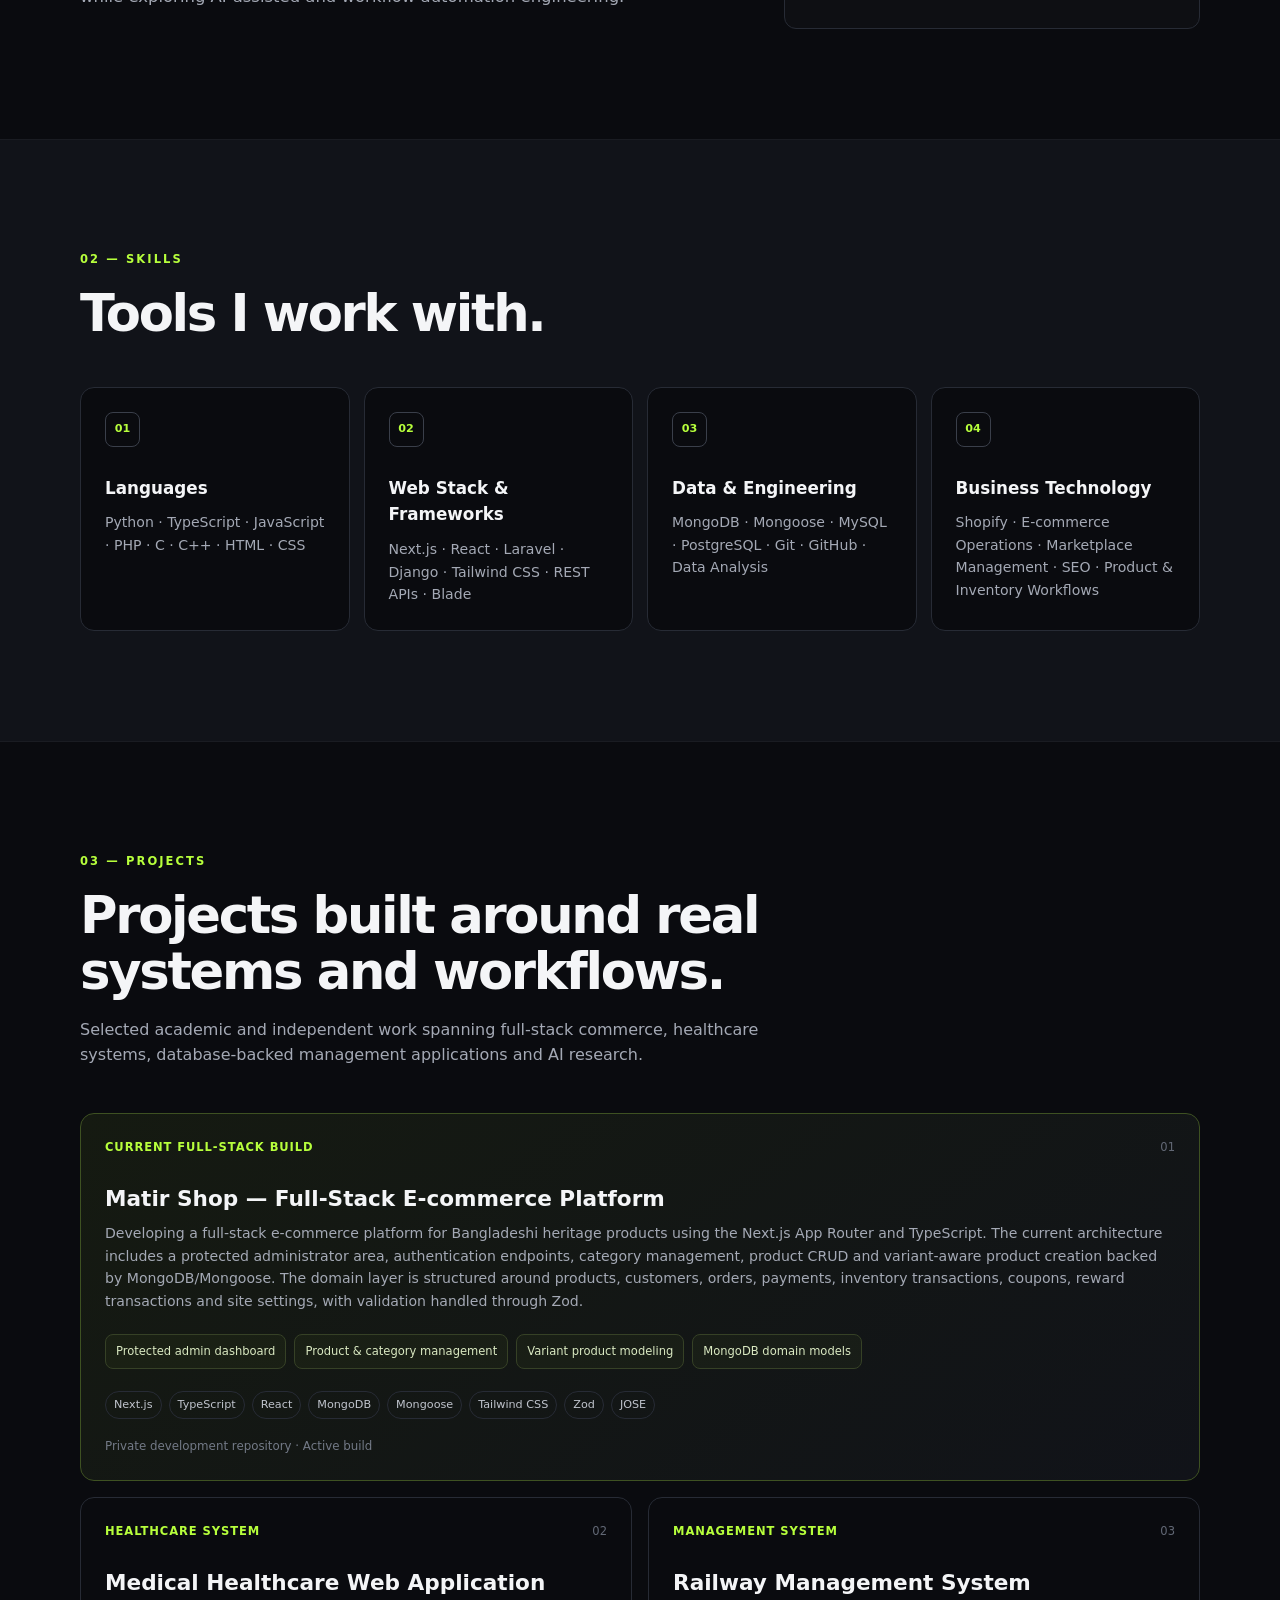
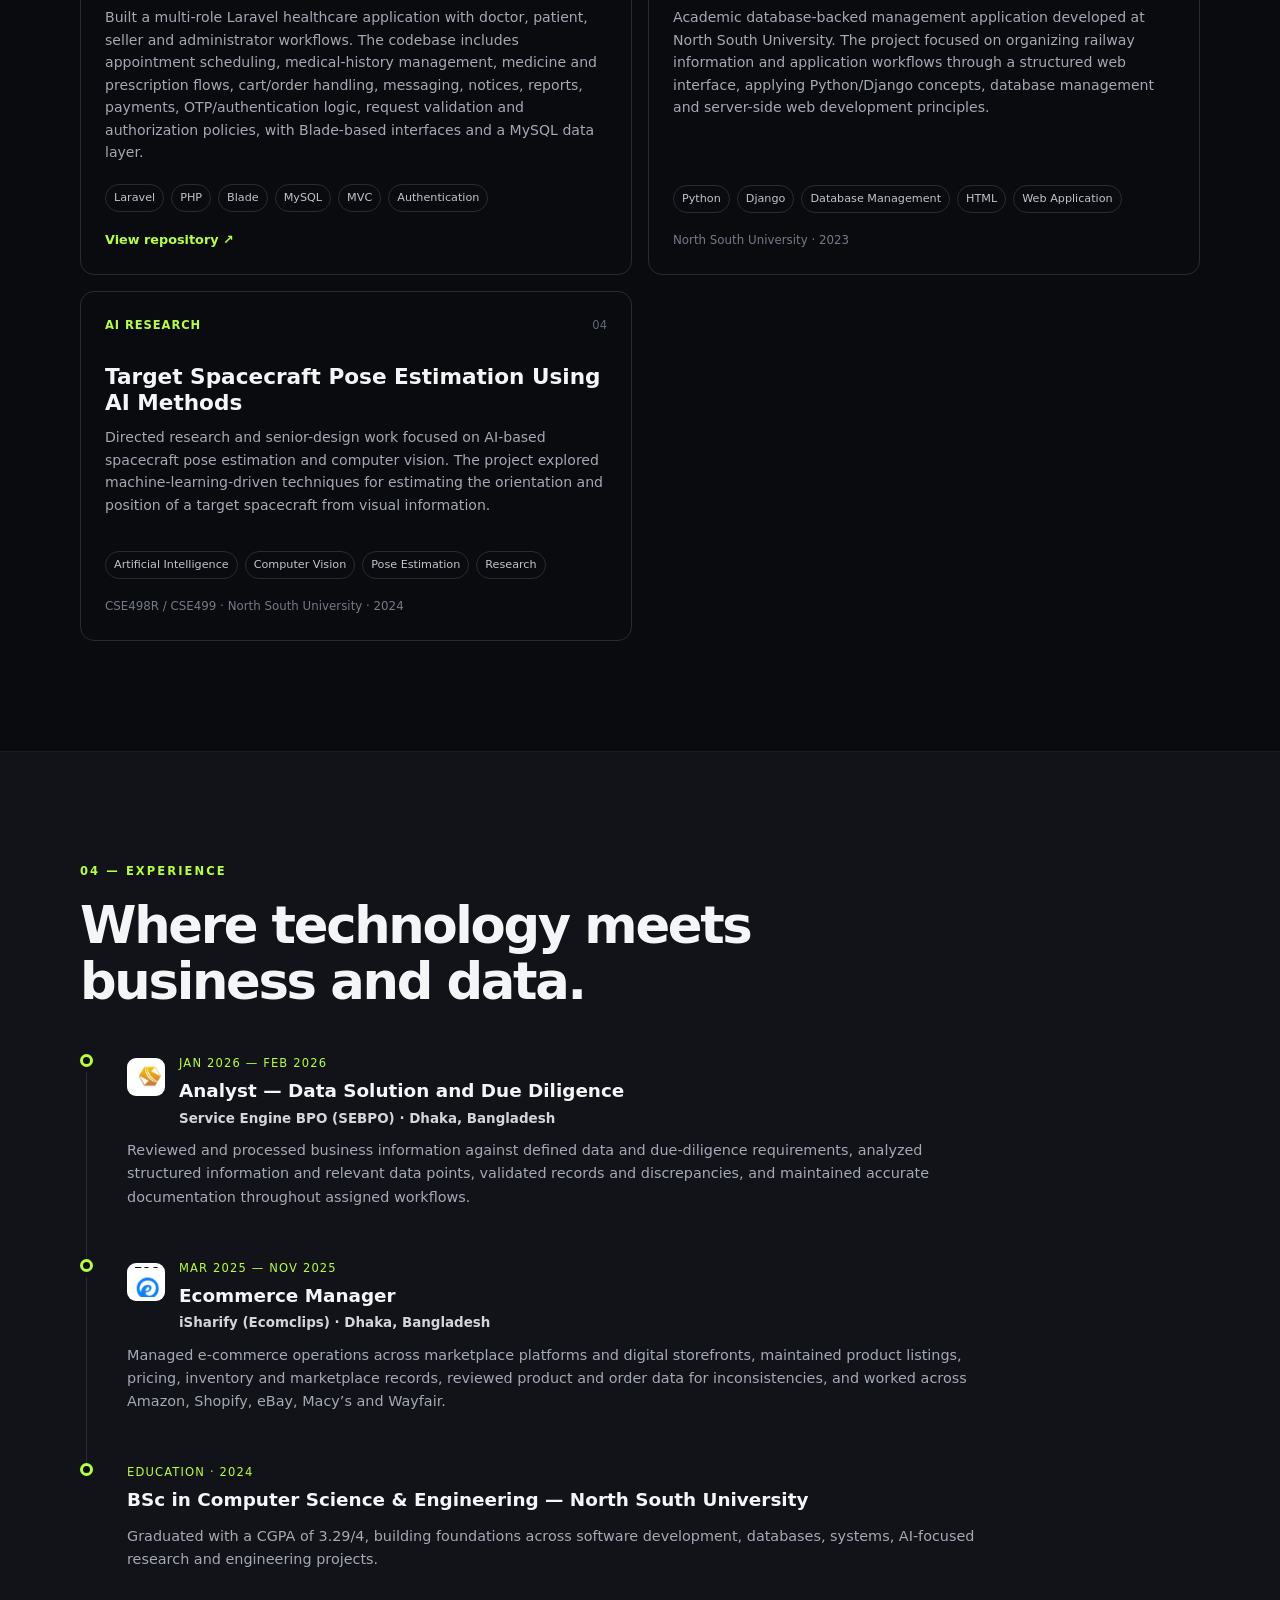
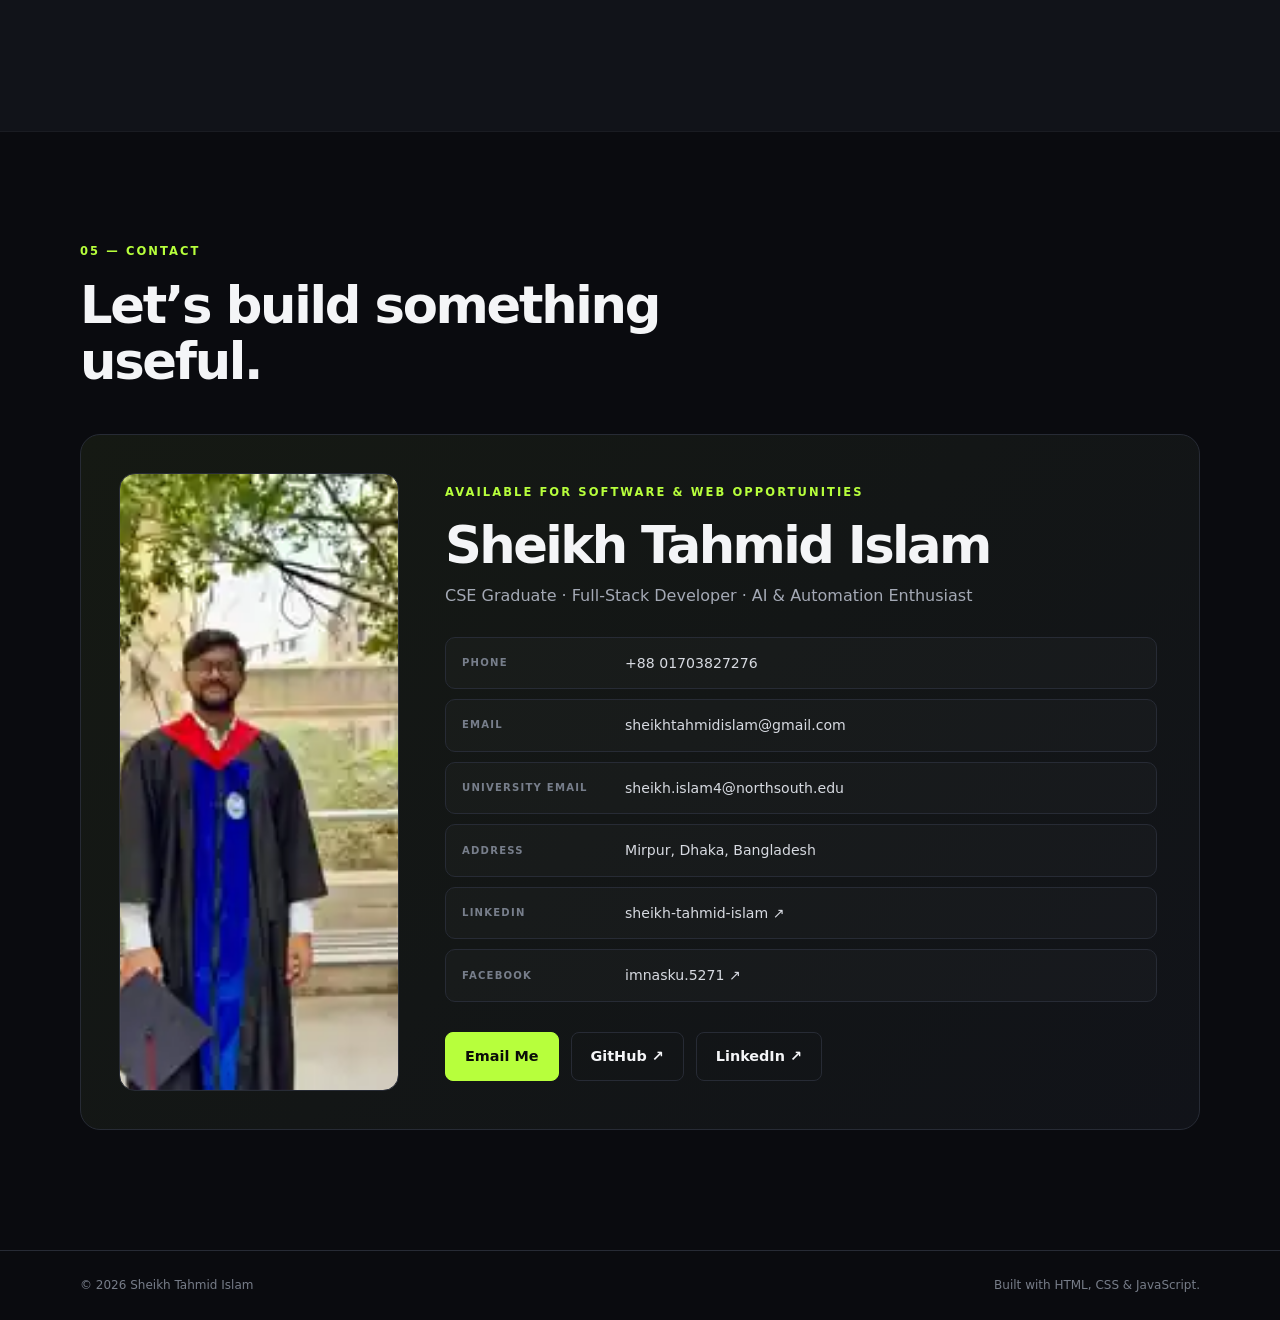
==== commit b93781dd: "Add Facebook profile link" ====
--- a/index.html
+++ b/index.html
@@ -176,7 +176,7 @@
             <a href="mailto:sheikh.islam4@northsouth.edu"><span>University Email</span>sheikh.islam4@northsouth.edu</a>
             <p><span>Address</span>Mirpur, Dhaka, Bangladesh</p>
             <a href="https://www.linkedin.com/in/sheikh-tahmid-islam-10b756310" target="_blank" rel="noreferrer"><span>LinkedIn</span>sheikh-tahmid-islam ↗</a>
-            <p class="pending-link"><span>Facebook</span>Profile link can be added once provided</p>
+            <a href="https://www.facebook.com/imnasku.5271" target="_blank" rel="noreferrer"><span>Facebook</span>imnasku.5271 ↗</a>
           </div>
           <div class="contact-actions">
             <a class="btn primary" href="mailto:sheikhtahmidislam@gmail.com">Email Me</a>
--- a/styles.css
+++ b/styles.css
@@ -1,2 +1,6 @@
 :root{--bg:#0a0b0f;--surface:#111319;--surface2:#171a22;--text:#f4f5f7;--muted:#a4a9b5;--line:#272b35;--accent:#b7ff3c;--accent2:#8ddf13;--max:1120px}
-*{box-sizing:border-box;margin:0;padding:0}html{scroll-behavior:smooth}body{font-family:Inter,ui-sans-serif,system-ui,-apple-system,BlinkMacSystemFont,"Segoe UI",sans-serif;background:var(--bg);color:var(--text);line-height:1.6}a{color:inherit;text-decoration:none}.container{width:min(var(--max),calc(100% - 40px));margin:auto}.nav-wrap{position:sticky;top:0;z-index:20;background:rgba(10,11,15,.82);backdrop-filter:blur(16px);border-bottom:1px solid rgba(255,255,255,.06)}.nav{height:72px;display:flex;align-items:center;justify-content:space-between}.brand{font-size:1.4rem;font-weight:900;letter-spacing:-.08em}.brand span{color:var(--accent)}.nav-links{display:flex;gap:30px;color:var(--muted);font-size:.9rem}.nav-links a:hover,.quick-links a:hover{color:var(--accent)}.menu-btn{display:none;background:none;border:0;color:var(--text);font-size:1.4rem}.hero{min-height:calc(100vh - 72px);display:grid;grid-template-columns:1.1fr .9fr;align-items:center;gap:70px;padding-top:50px;padding-bottom:70px}.eyebrow{color:var(--accent);font-size:.72rem;font-weight:800;letter-spacing:.18em;margin-bottom:18px}.hero h1{font-size:clamp(3rem,6vw,5.7rem);line-height:.98;letter-spacing:-.065em;max-width:800px}.hero h1 span{display:block}.hero h2{font-size:clamp(1.25rem,2.3vw,1.8rem);color:#c9cdd5;font-weight:500;margin-top:25px}.lead{color:var(--muted);font-size:1.06rem;max-width:680px;margin:22px 0 30px}.actions,.contact-actions{display:flex;gap:12px;flex-wrap:wrap}.btn{display:inline-flex;align-items:center;justify-content:center;padding:12px 19px;border-radius:8px;font-weight:750;font-size:.9rem;border:1px solid var(--line);transition:.2s}.btn.primary{background:var(--accent);color:#0b0d08;border-color:var(--accent)}.btn.primary:hover{background:#d0ff76;transform:translateY(-2px)}.btn.secondary:hover{border-color:#555b68;transform:translateY(-2px)}.quick-links{display:flex;gap:12px;margin-top:28px;color:var(--muted);font-size:.85rem}.quick-links a:first-child{color:var(--text)}.hero-card{position:relative;min-height:430px;display:grid;place-items:center}.orb{position:absolute;width:300px;height:300px;border-radius:50%;background:radial-gradient(circle,var(--accent),transparent 65%);filter:blur(35px);opacity:.13}.code-card{position:relative;width:min(100%,440px);padding:25px;background:rgba(23,26,34,.9);border:1px solid #303541;border-radius:18px;box-shadow:0 30px 80px rgba(0,0,0,.35);transform:rotate(2deg)}.dots{display:flex;gap:6px;margin-bottom:20px}.dots i{width:8px;height:8px;border-radius:50%;background:#4d5360}.code-card pre{white-space:pre-wrap;color:#c8cdd6;font:13px/1.9 ui-monospace,SFMono-Regular,Menlo,monospace}.purple{color:#c9a7ff}.green{color:var(--accent)}.section{padding:110px 0}.section-alt{background:var(--surface);border-top:1px solid rgba(255,255,255,.04);border-bottom:1px solid rgba(255,255,255,.04)}.section-heading{max-width:700px;margin-bottom:45px}.section-heading h2{font-size:clamp(2rem,4vw,3.2rem);letter-spacing:-.045em;line-height:1.08}.about-grid{display:grid;grid-template-columns:1.2fr .8fr;gap:80px}.about-grid p{color:var(--muted);font-size:1.03rem;margin-bottom:18px}.facts{display:grid;gap:12px}.facts div{padding:20px;border:1px solid var(--line);border-radius:12px;background:rgba(255,255,255,.015)}.facts strong{display:block;color:var(--accent);font-size:1.1rem}.facts span{color:var(--muted);font-size:.85rem}.skills-grid{display:grid;grid-template-columns:repeat(4,1fr);gap:14px}.skills-grid article,.project{background:var(--bg);border:1px solid var(--line);border-radius:14px;padding:24px}.skill-icon{display:inline-flex;width:35px;height:35px;border:1px solid #3a3f4a;border-radius:8px;align-items:center;justify-content:center;color:var(--accent);font-size:.7rem;font-weight:800;margin-bottom:28px}.skills-grid h3,.project h3{font-size:1.05rem;margin-bottom:10px}.skills-grid p,.project p{color:var(--muted);font-size:.88rem}.projects-grid{display:grid;grid-template-columns:repeat(3,1fr);gap:16px}.project{min-height:330px;display:flex;flex-direction:column}.project.featured{border-color:#3e5122;background:linear-gradient(145deg,#151a11,#111319)}.project-top{display:flex;justify-content:space-between;color:#626875;font-size:.72rem;margin-bottom:30px}.tag{color:var(--accent);font-weight:750;text-transform:uppercase;letter-spacing:.08em}.project h3{font-size:1.35rem;line-height:1.2}.project p{margin-bottom:20px}.tech{display:flex;flex-wrap:wrap;gap:7px;margin-top:auto;margin-bottom:20px}.tech span{font-size:.7rem;border:1px solid var(--line);padding:4px 8px;border-radius:99px;color:#c0c4cd}.project>a{color:var(--accent);font-size:.8rem;font-weight:750}.timeline{max-width:850px}.timeline-item{position:relative;display:grid;grid-template-columns:25px 1fr;gap:22px;padding:0 0 45px}.timeline-item:after{content:"";position:absolute;left:6px;top:18px;bottom:0;width:1px;background:var(--line)}.timeline-item:last-child:after{display:none}.timeline-dot{width:13px;height:13px;border-radius:50%;border:3px solid var(--accent);background:var(--bg);position:relative;z-index:1}.timeline-item h3{font-size:1.15rem;margin:4px 0 8px}.timeline-item p:not(.muted){color:var(--muted);font-size:.9rem}.muted{color:var(--accent);font-size:.72rem;letter-spacing:.1em;text-transform:uppercase}.contact{padding-bottom:120px}.contact-card{padding:60px;border:1px solid var(--line);border-radius:18px;background:linear-gradient(135deg,#151913,#111319)}.contact-card h2{font-size:clamp(2rem,4vw,3.4rem);letter-spacing:-.05em;max-width:650px}.contact-card>p:not(.eyebrow){color:var(--muted);max-width:600px;margin:18px 0 28px}footer{border-top:1px solid var(--line);padding:25px 0;color:#777d89;font-size:.75rem}.footer-inner{display:flex;justify-content:space-between;gap:20px}@media(max-width:850px){.hero{grid-template-columns:1fr;gap:20px}.hero-card{min-height:300px}.skills-grid{grid-template-columns:1fr 1fr}.projects-grid{grid-template-columns:1fr}.about-grid{grid-template-columns:1fr;gap:35px}.nav-links{display:none}.menu-btn{display:block}.nav-links.open{display:flex;position:absolute;top:72px;left:0;right:0;background:var(--surface);padding:20px;flex-direction:column;gap:16px;border-bottom:1px solid var(--line)}.contact-card{padding:35px}}@media(max-width:520px){.container{width:min(var(--max),calc(100% - 28px))}.hero h1{font-size:3rem}.skills-grid{grid-template-columns:1fr}.footer-inner{flex-direction:column}.code-card{transform:none}.section{padding:80px 0}}
+*{box-sizing:border-box;margin:0;padding:0}html{scroll-behavior:smooth}body{font-family:Inter,ui-sans-serif,system-ui,-apple-system,BlinkMacSystemFont,"Segoe UI",sans-serif;background:var(--bg);color:var(--text);line-height:1.6}a{color:inherit;text-decoration:none}.container{width:min(var(--max),calc(100% - 40px));margin:auto}.nav-wrap{position:sticky;top:0;z-index:20;background:rgba(10,11,15,.84);backdrop-filter:blur(16px);border-bottom:1px solid rgba(255,255,255,.06)}.nav{height:72px;display:flex;align-items:center;justify-content:space-between}.brand{font-size:1.4rem;font-weight:900;letter-spacing:-.08em}.brand span{color:var(--accent)}.nav-links{display:flex;gap:30px;color:var(--muted);font-size:.9rem}.nav-links a:hover,.quick-links a:hover{color:var(--accent)}.menu-btn{display:none;background:none;border:0;color:var(--text);font-size:1.4rem}.hero{min-height:calc(100vh - 72px);display:grid;grid-template-columns:1.1fr .9fr;align-items:center;gap:70px;padding-top:50px;padding-bottom:70px}.eyebrow{color:var(--accent);font-size:.72rem;font-weight:800;letter-spacing:.18em;margin-bottom:18px}.hero h1{font-size:clamp(3rem,6vw,5.7rem);line-height:.98;letter-spacing:-.065em;max-width:800px}.hero h1 span{display:block}.hero h2{font-size:clamp(1.25rem,2.3vw,1.8rem);color:#c9cdd5;font-weight:500;margin-top:25px}.lead{color:var(--muted);font-size:1.06rem;max-width:690px;margin:22px 0 30px}.actions,.contact-actions{display:flex;gap:12px;flex-wrap:wrap}.btn{display:inline-flex;align-items:center;justify-content:center;padding:12px 19px;border-radius:8px;font-weight:750;font-size:.9rem;border:1px solid var(--line);transition:.2s}.btn.primary{background:var(--accent);color:#0b0d08;border-color:var(--accent)}.btn.primary:hover{background:#d0ff76;transform:translateY(-2px)}.btn.secondary:hover{border-color:#555b68;transform:translateY(-2px)}.quick-links{display:flex;gap:12px;margin-top:28px;color:var(--muted);font-size:.85rem;flex-wrap:wrap}.quick-links a:first-child{color:var(--text)}.hero-card{position:relative;min-height:430px;display:grid;place-items:center}.orb{position:absolute;width:300px;height:300px;border-radius:50%;background:radial-gradient(circle,var(--accent),transparent 65%);filter:blur(35px);opacity:.13}.code-card{position:relative;width:min(100%,440px);padding:25px;background:rgba(23,26,34,.9);border:1px solid #303541;border-radius:18px;box-shadow:0 30px 80px rgba(0,0,0,.35);transform:rotate(2deg)}.dots{display:flex;gap:6px;margin-bottom:20px}.dots i{width:8px;height:8px;border-radius:50%;background:#4d5360}.code-card pre{white-space:pre-wrap;color:#c8cdd6;font:13px/1.9 ui-monospace,SFMono-Regular,Menlo,monospace}.purple{color:#c9a7ff}.green{color:var(--accent)}.section{padding:110px 0}.section-alt{background:var(--surface);border-top:1px solid rgba(255,255,255,.04);border-bottom:1px solid rgba(255,255,255,.04)}.section-heading{max-width:760px;margin-bottom:45px}.section-heading h2{font-size:clamp(2rem,4vw,3.2rem);letter-spacing:-.045em;line-height:1.08}.section-intro{color:var(--muted);margin-top:18px;max-width:700px}.about-grid{display:grid;grid-template-columns:1.2fr .8fr;gap:80px}.about-grid p{color:var(--muted);font-size:1.03rem;margin-bottom:18px}.facts{display:grid;gap:12px}.facts div{padding:20px;border:1px solid var(--line);border-radius:12px;background:rgba(255,255,255,.015)}.facts strong{display:block;color:var(--accent);font-size:1.1rem}.facts span{color:var(--muted);font-size:.85rem}.skills-grid{display:grid;grid-template-columns:repeat(4,1fr);gap:14px}.skills-grid article,.project{background:var(--bg);border:1px solid var(--line);border-radius:14px;padding:24px}.skill-icon{display:inline-flex;width:35px;height:35px;border:1px solid #3a3f4a;border-radius:8px;align-items:center;justify-content:center;color:var(--accent);font-size:.7rem;font-weight:800;margin-bottom:28px}.skills-grid h3,.project h3{font-size:1.05rem;margin-bottom:10px}.skills-grid p,.project p{color:var(--muted);font-size:.88rem}.projects-grid{display:grid;grid-template-columns:repeat(2,1fr);gap:16px}.project{min-height:350px;display:flex;flex-direction:column}.project.featured{border-color:#3e5122;background:linear-gradient(145deg,#151a11,#111319)}.project-wide{grid-column:1/-1;min-height:auto}.project-top{display:flex;justify-content:space-between;color:#626875;font-size:.72rem;margin-bottom:30px}.tag{color:var(--accent);font-weight:750;text-transform:uppercase;letter-spacing:.08em}.project h3{font-size:1.35rem;line-height:1.2}.project p{margin-bottom:20px}.project-highlights{display:flex;flex-wrap:wrap;gap:8px;margin:2px 0 22px}.project-highlights span{padding:7px 10px;border:1px solid #364126;border-radius:8px;font-size:.72rem;color:#d9e8c1;background:rgba(183,255,60,.035)}.tech{display:flex;flex-wrap:wrap;gap:7px;margin-top:auto;margin-bottom:18px}.tech span{font-size:.7rem;border:1px solid var(--line);padding:4px 8px;border-radius:99px;color:#c0c4cd}.project>a{color:var(--accent);font-size:.8rem;font-weight:750}.project-note{font-size:.74rem!important;color:#737a87!important;margin-bottom:0!important}.timeline{max-width:900px}.timeline-item{position:relative;display:grid;grid-template-columns:25px 1fr;gap:22px;padding:0 0 50px}.timeline-item:after{content:"";position:absolute;left:6px;top:18px;bottom:0;width:1px;background:var(--line)}.timeline-item:last-child:after{display:none}.timeline-dot{width:13px;height:13px;border-radius:50%;border:3px solid var(--accent);background:var(--bg);position:relative;z-index:1}.timeline-content h3{font-size:1.15rem;margin:4px 0 2px}.timeline-content>p:not(.muted):not(.company){color:var(--muted);font-size:.9rem;margin-top:10px}.muted{color:var(--accent);font-size:.72rem;letter-spacing:.1em;text-transform:uppercase}.company{color:#d2d5dc;font-size:.84rem;font-weight:700}.experience-head{display:flex;align-items:flex-start;gap:14px}.company-mark{width:38px;height:38px;flex:0 0 38px;border-radius:9px;background-color:#fff;background-repeat:no-repeat;background-position:center;background-size:30px auto;border:1px solid rgba(255,255,255,.12);margin-top:4px}.logo-sebpo{background-image:url("[data-uri]")}.logo-isharify{background-image:url("[data-uri]")}
+.contact{padding-bottom:120px}.contact-profile{display:grid;grid-template-columns:280px 1fr;gap:42px;padding:38px;border:1px solid var(--line);border-radius:20px;background:linear-gradient(135deg,#151913,#111319);align-items:stretch}.contact-photo{min-height:430px;border-radius:16px;background-image:url("[data-uri]");background-size:cover;background-position:center 35%;border:1px solid var(--line);box-shadow:inset 0 0 0 1px rgba(255,255,255,.02)}.contact-details{padding:10px 4px}.contact-details h2{font-size:clamp(2rem,4vw,3.2rem);letter-spacing:-.05em;line-height:1.05}.contact-role{color:var(--muted);margin:10px 0 24px}.contact-lines{display:flex;flex-direction:column;gap:10px;margin:28px 0 30px}.contact-lines a,.contact-lines p{display:grid;grid-template-columns:145px minmax(0,1fr);align-items:center;gap:18px;padding:14px 16px;border:1px solid var(--line);border-radius:10px;background:rgba(255,255,255,.018);font-size:.88rem;color:#d7dae1;transition:.2s}.contact-lines span{display:block;color:#777e8b;text-transform:uppercase;font-size:.63rem;letter-spacing:.12em;font-weight:750}.contact-lines a:hover{color:var(--accent);border-color:#3e5122;background:rgba(183,255,60,.035);transform:translateX(2px)}.pending-link{color:#8d939f!important}.contact-actions{margin-top:4px}footer{border-top:1px solid var(--line);padding:25px 0;color:#777d89;font-size:.75rem}.footer-inner{display:flex;justify-content:space-between;gap:20px}
+@media(max-width:900px){.hero{grid-template-columns:1fr;gap:20px}.hero-card{min-height:300px}.skills-grid{grid-template-columns:1fr 1fr}.projects-grid{grid-template-columns:1fr}.project-wide{grid-column:auto}.about-grid{grid-template-columns:1fr;gap:35px}.contact-profile{grid-template-columns:220px 1fr}.contact-photo{min-height:360px}.nav-links{display:none}.menu-btn{display:block}.nav-links.open{display:flex;position:absolute;top:72px;left:0;right:0;background:var(--surface);padding:20px;flex-direction:column;gap:16px;border-bottom:1px solid var(--line)}}
+@media(max-width:650px){.contact-profile{grid-template-columns:1fr;padding:24px}.contact-photo{min-height:420px;background-position:center 32%}.contact-lines a,.contact-lines p{grid-template-columns:1fr;gap:5px;padding:13px 14px}.experience-head{align-items:flex-start}.company-mark{width:34px;height:34px;flex-basis:34px;background-size:27px auto}}
+@media(max-width:520px){.container{width:min(var(--max),calc(100% - 28px))}.hero h1{font-size:3rem}.skills-grid{grid-template-columns:1fr}.footer-inner{flex-direction:column}.code-card{transform:none}.section{padding:80px 0}}
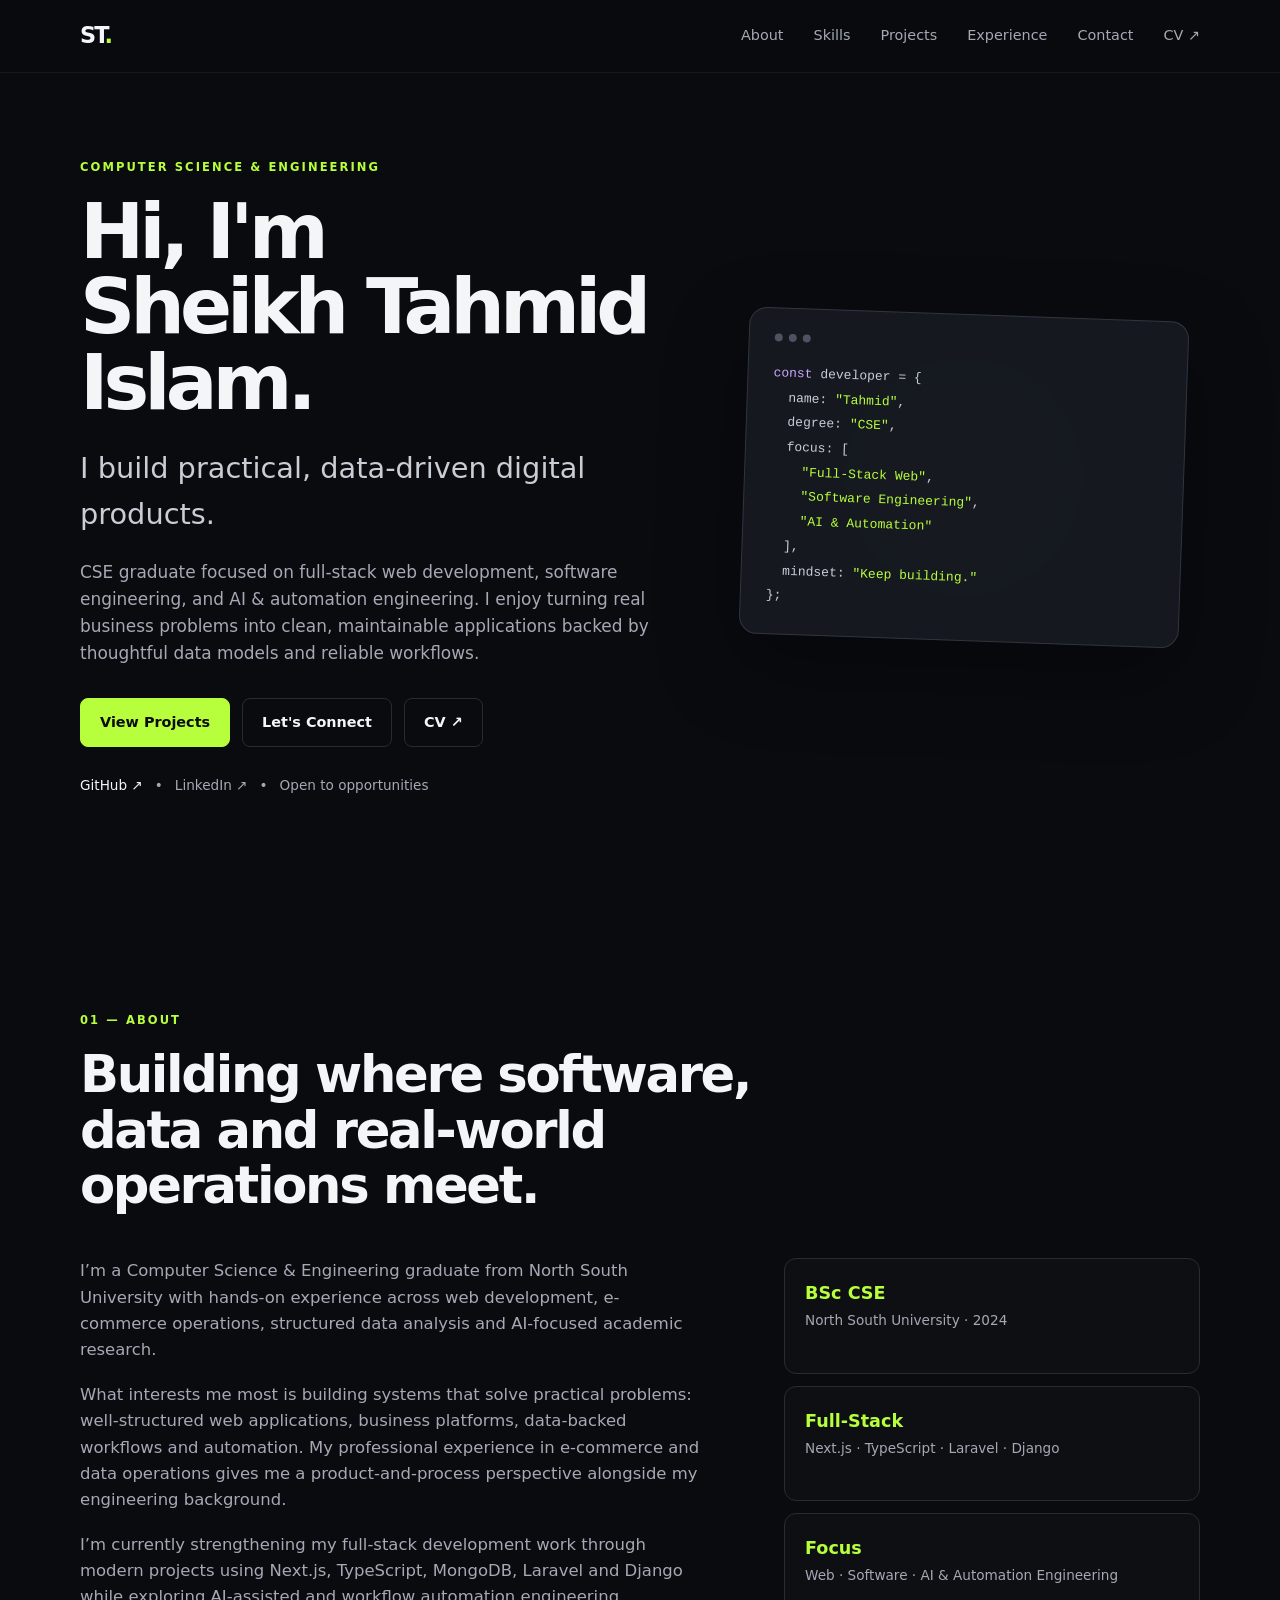
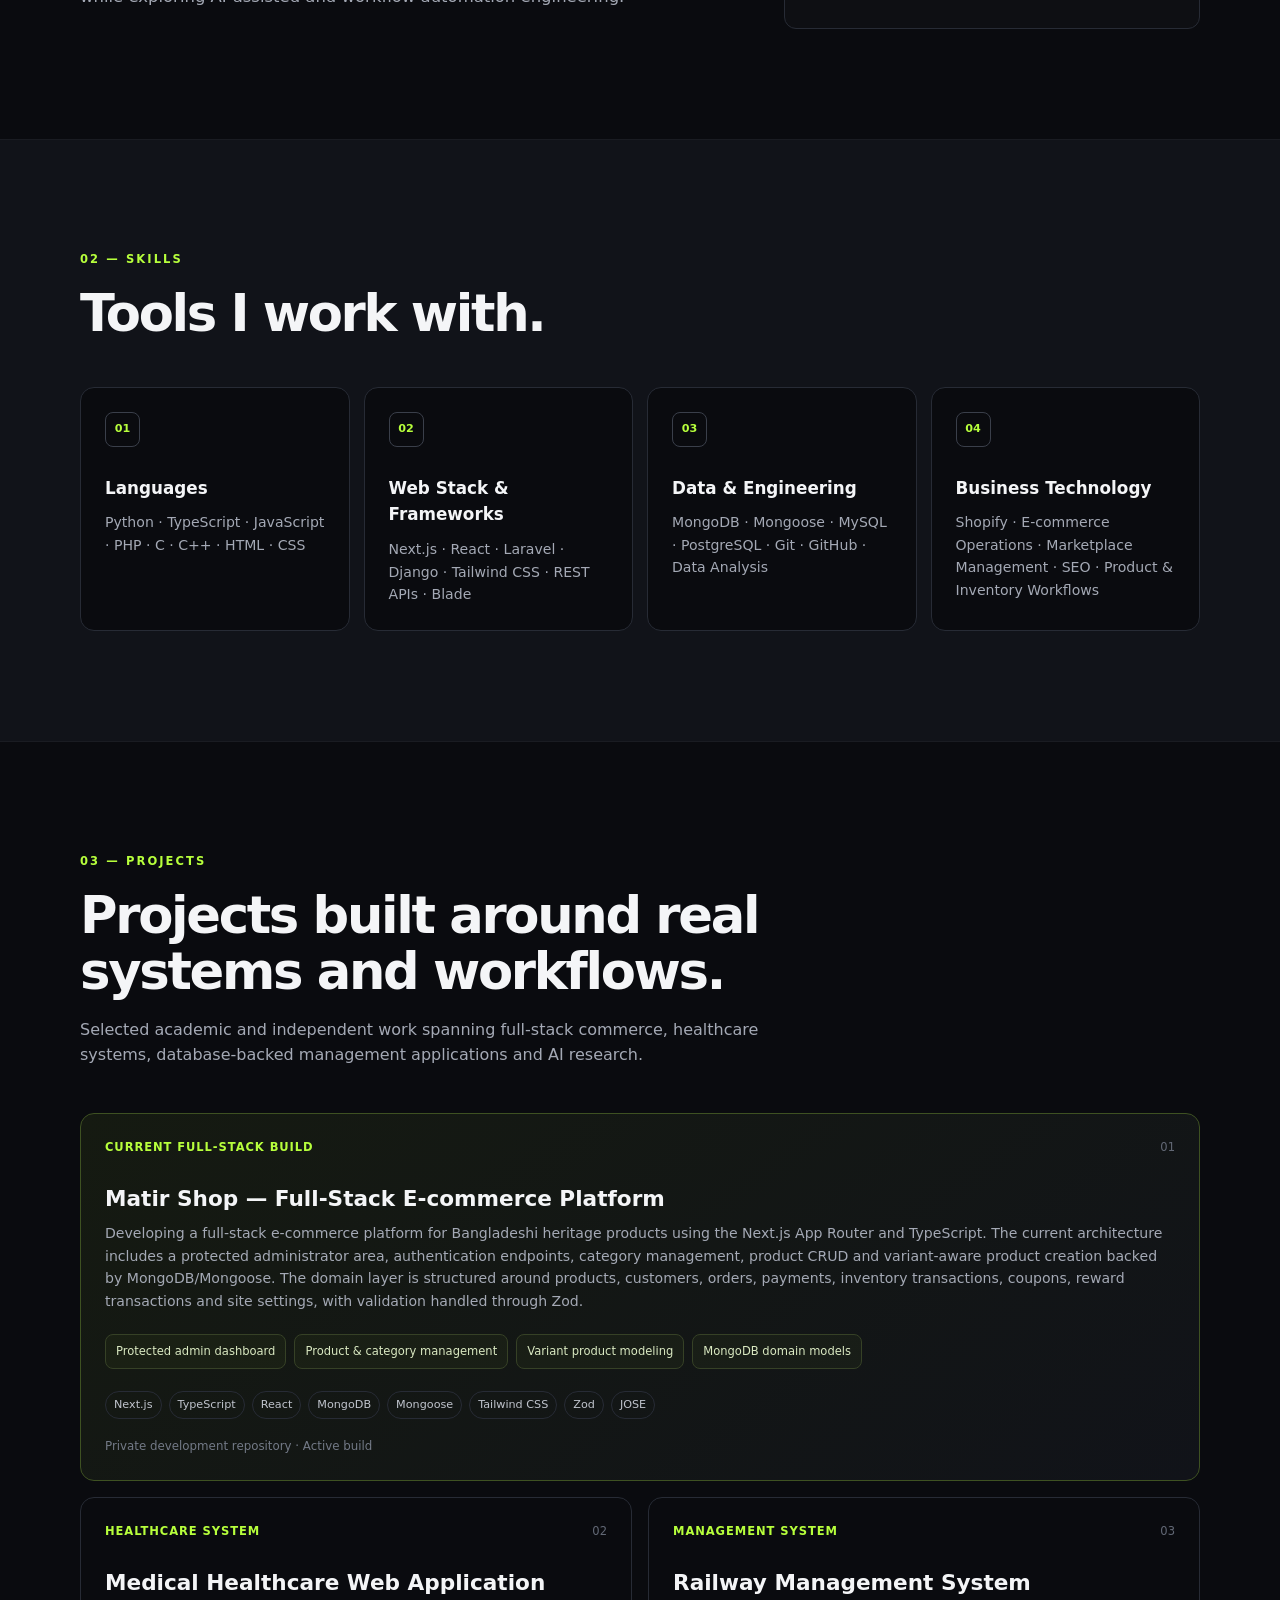
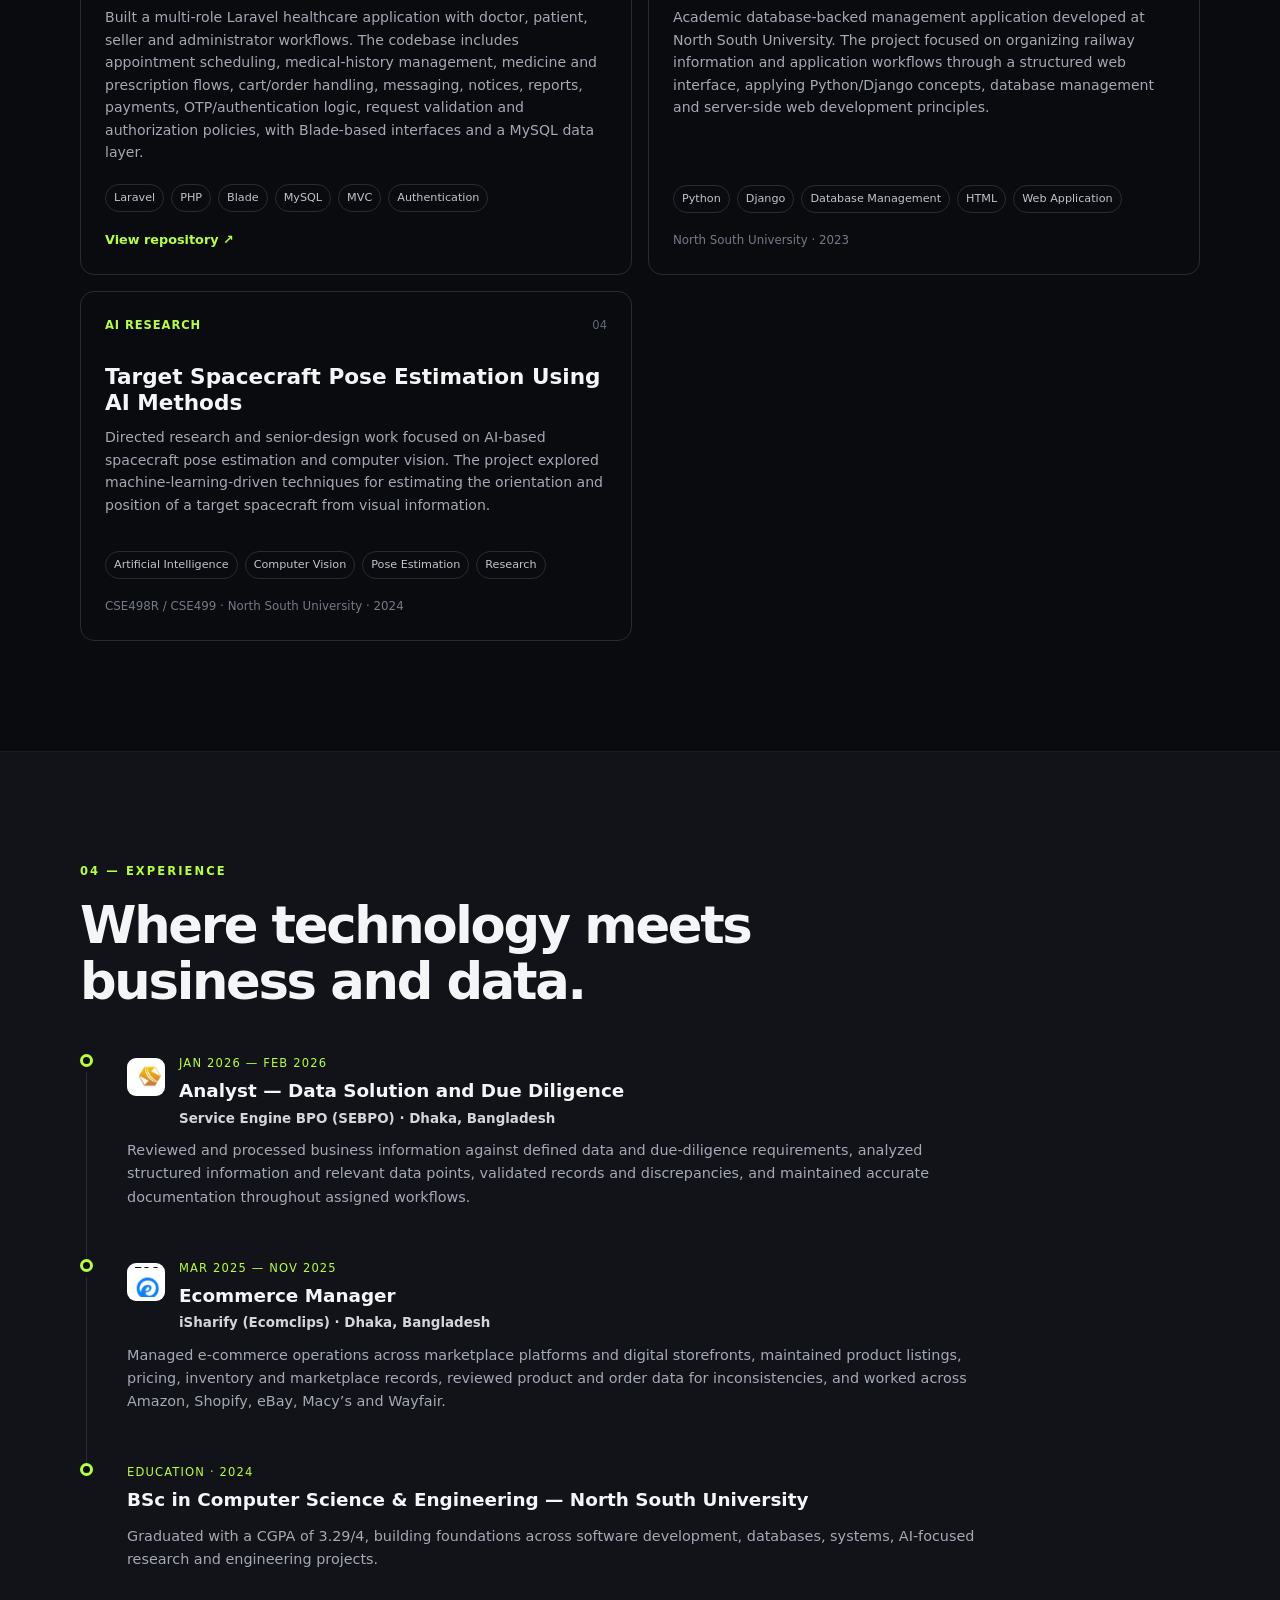
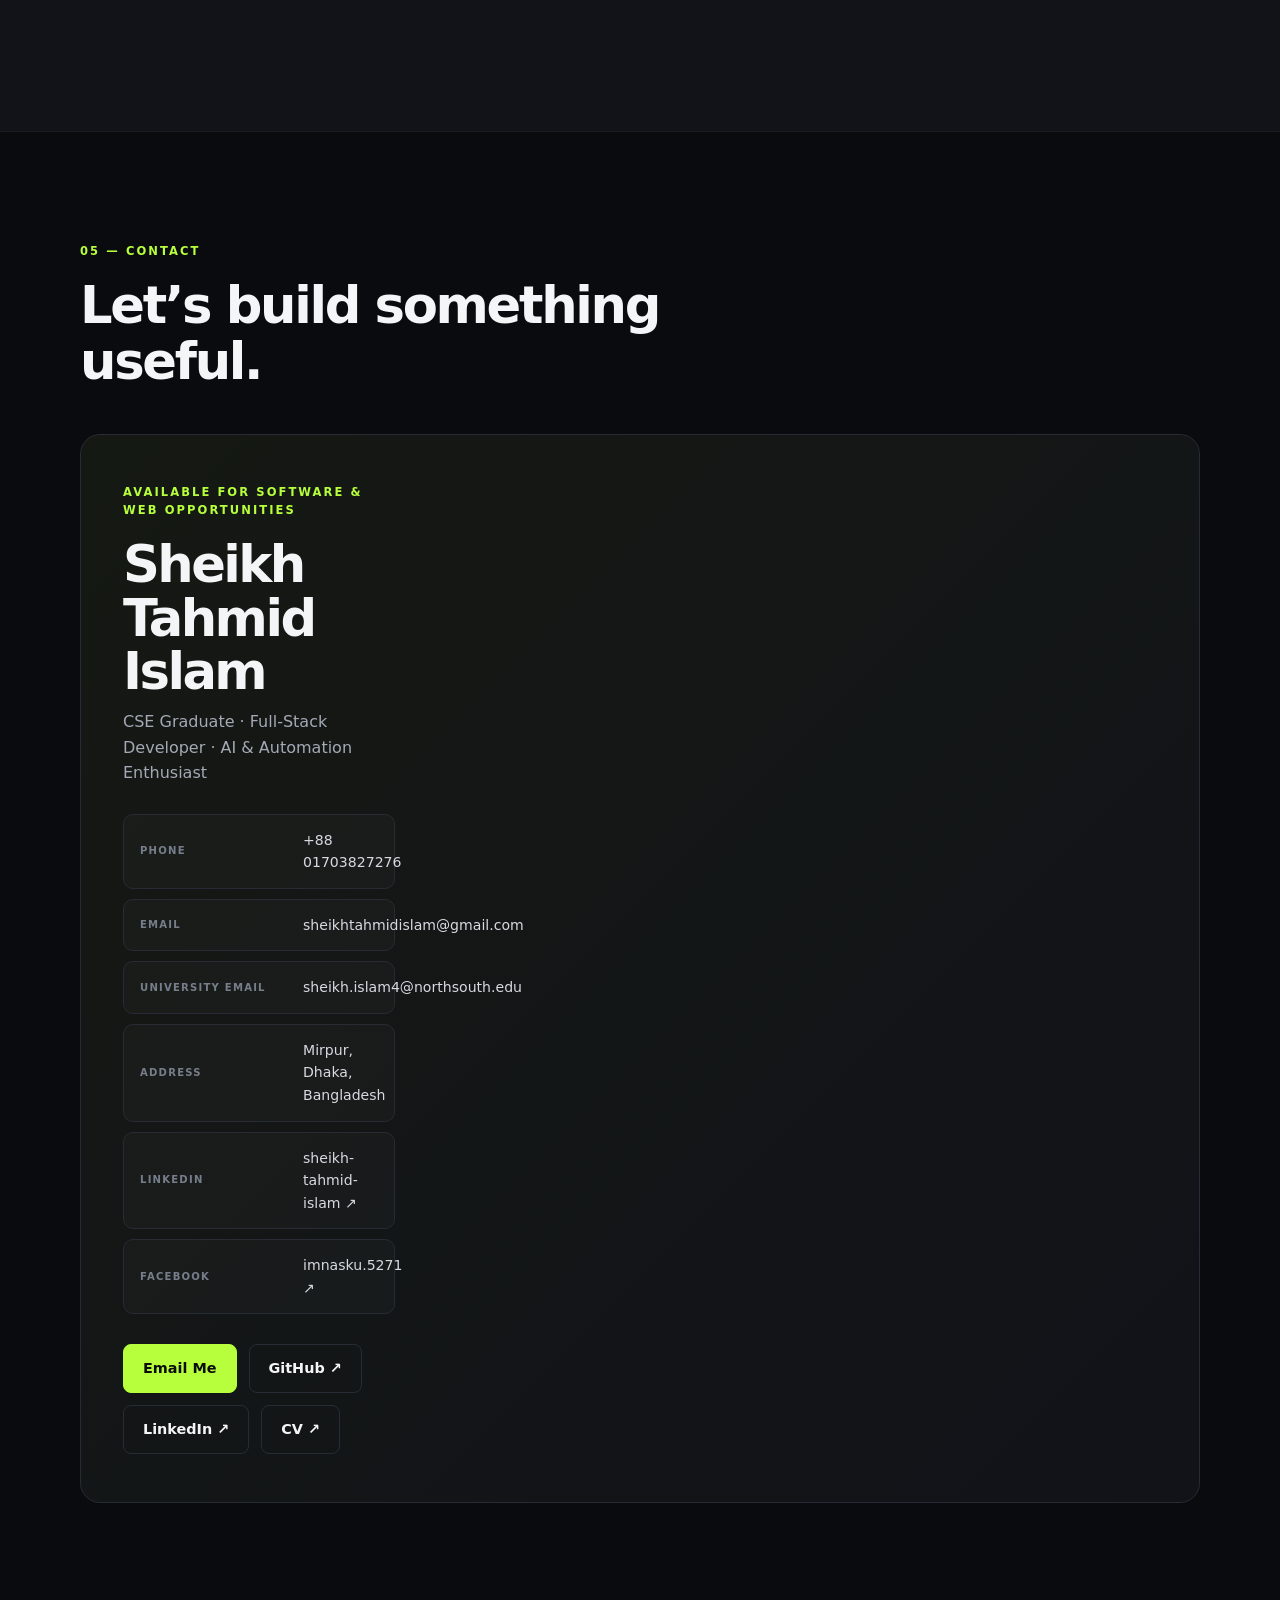
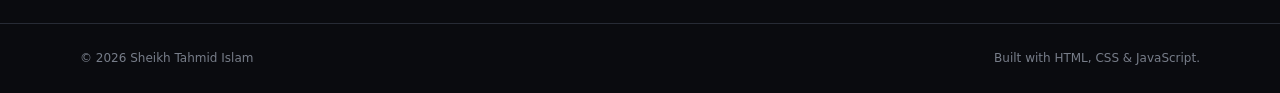
==== commit 1479cb74: "Remove portfolio portrait and add CV links" ====
--- a/index.html
+++ b/index.html
@@ -14,7 +14,7 @@
       <a class="brand" href="#home">ST<span>.</span></a>
       <button class="menu-btn" aria-label="Open navigation" aria-expanded="false">☰</button>
       <div class="nav-links">
-        <a href="#about">About</a><a href="#skills">Skills</a><a href="#projects">Projects</a><a href="#experience">Experience</a><a href="#contact">Contact</a>
+        <a href="#about">About</a><a href="#skills">Skills</a><a href="#projects">Projects</a><a href="#experience">Experience</a><a href="#contact">Contact</a><a class="nav-cv" href="cv.html" target="_blank" rel="noreferrer">CV ↗</a>
       </div>
     </nav>
   </header>
@@ -29,6 +29,7 @@
         <div class="actions">
           <a class="btn primary" href="#projects">View Projects</a>
           <a class="btn secondary" href="#contact">Let's Connect</a>
+          <a class="btn secondary" href="cv.html" target="_blank" rel="noreferrer">CV ↗</a>
         </div>
         <div class="quick-links">
           <a href="https://github.com/SheikhTahmid" target="_blank" rel="noreferrer">GitHub ↗</a>
@@ -164,8 +165,7 @@
 
     <section id="contact" class="section container contact">
       <div class="section-heading"><p class="eyebrow">05 — CONTACT</p><h2>Let’s build something useful.</h2></div>
-      <div class="contact-profile">
-        <div class="contact-photo" role="img" aria-label="Sheikh Tahmid Islam graduation portrait"></div>
+      <div class="contact-profile contact-profile-text">
         <div class="contact-details">
           <p class="eyebrow">AVAILABLE FOR SOFTWARE & WEB OPPORTUNITIES</p>
           <h2>Sheikh Tahmid Islam</h2>
@@ -182,6 +182,7 @@
             <a class="btn primary" href="mailto:sheikhtahmidislam@gmail.com">Email Me</a>
             <a class="btn secondary" href="https://github.com/SheikhTahmid" target="_blank" rel="noreferrer">GitHub ↗</a>
             <a class="btn secondary" href="https://www.linkedin.com/in/sheikh-tahmid-islam-10b756310" target="_blank" rel="noreferrer">LinkedIn ↗</a>
+            <a class="btn secondary" href="cv.html" target="_blank" rel="noreferrer">CV ↗</a>
           </div>
         </div>
       </div>
--- a/styles.css
+++ b/styles.css
@@ -1,6 +1,6 @@
 :root{--bg:#0a0b0f;--surface:#111319;--surface2:#171a22;--text:#f4f5f7;--muted:#a4a9b5;--line:#272b35;--accent:#b7ff3c;--accent2:#8ddf13;--max:1120px}
 *{box-sizing:border-box;margin:0;padding:0}html{scroll-behavior:smooth}body{font-family:Inter,ui-sans-serif,system-ui,-apple-system,BlinkMacSystemFont,"Segoe UI",sans-serif;background:var(--bg);color:var(--text);line-height:1.6}a{color:inherit;text-decoration:none}.container{width:min(var(--max),calc(100% - 40px));margin:auto}.nav-wrap{position:sticky;top:0;z-index:20;background:rgba(10,11,15,.84);backdrop-filter:blur(16px);border-bottom:1px solid rgba(255,255,255,.06)}.nav{height:72px;display:flex;align-items:center;justify-content:space-between}.brand{font-size:1.4rem;font-weight:900;letter-spacing:-.08em}.brand span{color:var(--accent)}.nav-links{display:flex;gap:30px;color:var(--muted);font-size:.9rem}.nav-links a:hover,.quick-links a:hover{color:var(--accent)}.menu-btn{display:none;background:none;border:0;color:var(--text);font-size:1.4rem}.hero{min-height:calc(100vh - 72px);display:grid;grid-template-columns:1.1fr .9fr;align-items:center;gap:70px;padding-top:50px;padding-bottom:70px}.eyebrow{color:var(--accent);font-size:.72rem;font-weight:800;letter-spacing:.18em;margin-bottom:18px}.hero h1{font-size:clamp(3rem,6vw,5.7rem);line-height:.98;letter-spacing:-.065em;max-width:800px}.hero h1 span{display:block}.hero h2{font-size:clamp(1.25rem,2.3vw,1.8rem);color:#c9cdd5;font-weight:500;margin-top:25px}.lead{color:var(--muted);font-size:1.06rem;max-width:690px;margin:22px 0 30px}.actions,.contact-actions{display:flex;gap:12px;flex-wrap:wrap}.btn{display:inline-flex;align-items:center;justify-content:center;padding:12px 19px;border-radius:8px;font-weight:750;font-size:.9rem;border:1px solid var(--line);transition:.2s}.btn.primary{background:var(--accent);color:#0b0d08;border-color:var(--accent)}.btn.primary:hover{background:#d0ff76;transform:translateY(-2px)}.btn.secondary:hover{border-color:#555b68;transform:translateY(-2px)}.quick-links{display:flex;gap:12px;margin-top:28px;color:var(--muted);font-size:.85rem;flex-wrap:wrap}.quick-links a:first-child{color:var(--text)}.hero-card{position:relative;min-height:430px;display:grid;place-items:center}.orb{position:absolute;width:300px;height:300px;border-radius:50%;background:radial-gradient(circle,var(--accent),transparent 65%);filter:blur(35px);opacity:.13}.code-card{position:relative;width:min(100%,440px);padding:25px;background:rgba(23,26,34,.9);border:1px solid #303541;border-radius:18px;box-shadow:0 30px 80px rgba(0,0,0,.35);transform:rotate(2deg)}.dots{display:flex;gap:6px;margin-bottom:20px}.dots i{width:8px;height:8px;border-radius:50%;background:#4d5360}.code-card pre{white-space:pre-wrap;color:#c8cdd6;font:13px/1.9 ui-monospace,SFMono-Regular,Menlo,monospace}.purple{color:#c9a7ff}.green{color:var(--accent)}.section{padding:110px 0}.section-alt{background:var(--surface);border-top:1px solid rgba(255,255,255,.04);border-bottom:1px solid rgba(255,255,255,.04)}.section-heading{max-width:760px;margin-bottom:45px}.section-heading h2{font-size:clamp(2rem,4vw,3.2rem);letter-spacing:-.045em;line-height:1.08}.section-intro{color:var(--muted);margin-top:18px;max-width:700px}.about-grid{display:grid;grid-template-columns:1.2fr .8fr;gap:80px}.about-grid p{color:var(--muted);font-size:1.03rem;margin-bottom:18px}.facts{display:grid;gap:12px}.facts div{padding:20px;border:1px solid var(--line);border-radius:12px;background:rgba(255,255,255,.015)}.facts strong{display:block;color:var(--accent);font-size:1.1rem}.facts span{color:var(--muted);font-size:.85rem}.skills-grid{display:grid;grid-template-columns:repeat(4,1fr);gap:14px}.skills-grid article,.project{background:var(--bg);border:1px solid var(--line);border-radius:14px;padding:24px}.skill-icon{display:inline-flex;width:35px;height:35px;border:1px solid #3a3f4a;border-radius:8px;align-items:center;justify-content:center;color:var(--accent);font-size:.7rem;font-weight:800;margin-bottom:28px}.skills-grid h3,.project h3{font-size:1.05rem;margin-bottom:10px}.skills-grid p,.project p{color:var(--muted);font-size:.88rem}.projects-grid{display:grid;grid-template-columns:repeat(2,1fr);gap:16px}.project{min-height:350px;display:flex;flex-direction:column}.project.featured{border-color:#3e5122;background:linear-gradient(145deg,#151a11,#111319)}.project-wide{grid-column:1/-1;min-height:auto}.project-top{display:flex;justify-content:space-between;color:#626875;font-size:.72rem;margin-bottom:30px}.tag{color:var(--accent);font-weight:750;text-transform:uppercase;letter-spacing:.08em}.project h3{font-size:1.35rem;line-height:1.2}.project p{margin-bottom:20px}.project-highlights{display:flex;flex-wrap:wrap;gap:8px;margin:2px 0 22px}.project-highlights span{padding:7px 10px;border:1px solid #364126;border-radius:8px;font-size:.72rem;color:#d9e8c1;background:rgba(183,255,60,.035)}.tech{display:flex;flex-wrap:wrap;gap:7px;margin-top:auto;margin-bottom:18px}.tech span{font-size:.7rem;border:1px solid var(--line);padding:4px 8px;border-radius:99px;color:#c0c4cd}.project>a{color:var(--accent);font-size:.8rem;font-weight:750}.project-note{font-size:.74rem!important;color:#737a87!important;margin-bottom:0!important}.timeline{max-width:900px}.timeline-item{position:relative;display:grid;grid-template-columns:25px 1fr;gap:22px;padding:0 0 50px}.timeline-item:after{content:"";position:absolute;left:6px;top:18px;bottom:0;width:1px;background:var(--line)}.timeline-item:last-child:after{display:none}.timeline-dot{width:13px;height:13px;border-radius:50%;border:3px solid var(--accent);background:var(--bg);position:relative;z-index:1}.timeline-content h3{font-size:1.15rem;margin:4px 0 2px}.timeline-content>p:not(.muted):not(.company){color:var(--muted);font-size:.9rem;margin-top:10px}.muted{color:var(--accent);font-size:.72rem;letter-spacing:.1em;text-transform:uppercase}.company{color:#d2d5dc;font-size:.84rem;font-weight:700}.experience-head{display:flex;align-items:flex-start;gap:14px}.company-mark{width:38px;height:38px;flex:0 0 38px;border-radius:9px;background-color:#fff;background-repeat:no-repeat;background-position:center;background-size:30px auto;border:1px solid rgba(255,255,255,.12);margin-top:4px}.logo-sebpo{background-image:url("[data-uri]")}.logo-isharify{background-image:url("[data-uri]")}
-.contact{padding-bottom:120px}.contact-profile{display:grid;grid-template-columns:280px 1fr;gap:42px;padding:38px;border:1px solid var(--line);border-radius:20px;background:linear-gradient(135deg,#151913,#111319);align-items:stretch}.contact-photo{min-height:430px;border-radius:16px;background-image:url("[data-uri]");background-size:cover;background-position:center 35%;border:1px solid var(--line);box-shadow:inset 0 0 0 1px rgba(255,255,255,.02)}.contact-details{padding:10px 4px}.contact-details h2{font-size:clamp(2rem,4vw,3.2rem);letter-spacing:-.05em;line-height:1.05}.contact-role{color:var(--muted);margin:10px 0 24px}.contact-lines{display:flex;flex-direction:column;gap:10px;margin:28px 0 30px}.contact-lines a,.contact-lines p{display:grid;grid-template-columns:145px minmax(0,1fr);align-items:center;gap:18px;padding:14px 16px;border:1px solid var(--line);border-radius:10px;background:rgba(255,255,255,.018);font-size:.88rem;color:#d7dae1;transition:.2s}.contact-lines span{display:block;color:#777e8b;text-transform:uppercase;font-size:.63rem;letter-spacing:.12em;font-weight:750}.contact-lines a:hover{color:var(--accent);border-color:#3e5122;background:rgba(183,255,60,.035);transform:translateX(2px)}.pending-link{color:#8d939f!important}.contact-actions{margin-top:4px}footer{border-top:1px solid var(--line);padding:25px 0;color:#777d89;font-size:.75rem}.footer-inner{display:flex;justify-content:space-between;gap:20px}
+.contact{padding-bottom:120px}.contact-profile{display:grid;grid-template-columns:280px 1fr;gap:42px;padding:38px;border:1px solid var(--line);border-radius:20px;background:linear-gradient(135deg,#151913,#111319);align-items:stretch}.contact-photo{min-height:430px;border-radius:16px;background-image:url("[data-uri]");background-size:cover;background-position:center 35%;border:1px solid var(--line);box-shadow:inset 0 0 0 1px rgba(255,255,255,.02)}.contact-details{padding:10px 4px}.contact-details h2{font-size:clamp(2rem,4vw,3.2rem);letter-spacing:-.05em;line-height:1.05}.contact-role{color:var(--muted);margin:10px 0 24px}.contact-lines{display:flex;flex-direction:column;gap:10px;margin:28px 0 30px}.contact-lines a,.contact-lines p{display:grid;grid-template-columns:145px minmax(0,1fr);align-items:center;gap:18px;padding:14px 16px;border:1px solid var(--line);border-radius:10px;background:rgba(255,255,255,.018);font-size:.88rem;color:#d7dae1;transition:.2s}.contact-lines span{display:block;color:#777e8b;text-transform:uppercase;font-size:.63rem;letter-spacing:.12em;font-weight:750}.contact-lines a:hover{color:var(--accent);border-color:#3e5122;background:rgba(183,255,60,.035);transform:translateX(2px)}.pending-link{color:#8d939f!important}.contact-actions{margin-top:4px}footer{border-top:1px solid var(--line);padding:25px 0;color:#777d89;font-size:.75rem}.footer-inner{display:flex;justify-content:space-between;gap:20px}
 @media(max-width:900px){.hero{grid-template-columns:1fr;gap:20px}.hero-card{min-height:300px}.skills-grid{grid-template-columns:1fr 1fr}.projects-grid{grid-template-columns:1fr}.project-wide{grid-column:auto}.about-grid{grid-template-columns:1fr;gap:35px}.contact-profile{grid-template-columns:220px 1fr}.contact-photo{min-height:360px}.nav-links{display:none}.menu-btn{display:block}.nav-links.open{display:flex;position:absolute;top:72px;left:0;right:0;background:var(--surface);padding:20px;flex-direction:column;gap:16px;border-bottom:1px solid var(--line)}}
 @media(max-width:650px){.contact-profile{grid-template-columns:1fr;padding:24px}.contact-photo{min-height:420px;background-position:center 32%}.contact-lines a,.contact-lines p{grid-template-columns:1fr;gap:5px;padding:13px 14px}.experience-head{align-items:flex-start}.company-mark{width:34px;height:34px;flex-basis:34px;background-size:27px auto}}
 @media(max-width:520px){.container{width:min(var(--max),calc(100% - 28px))}.hero h1{font-size:3rem}.skills-grid{grid-template-columns:1fr}.footer-inner{flex-direction:column}.code-card{transform:none}.section{padding:80px 0}}
